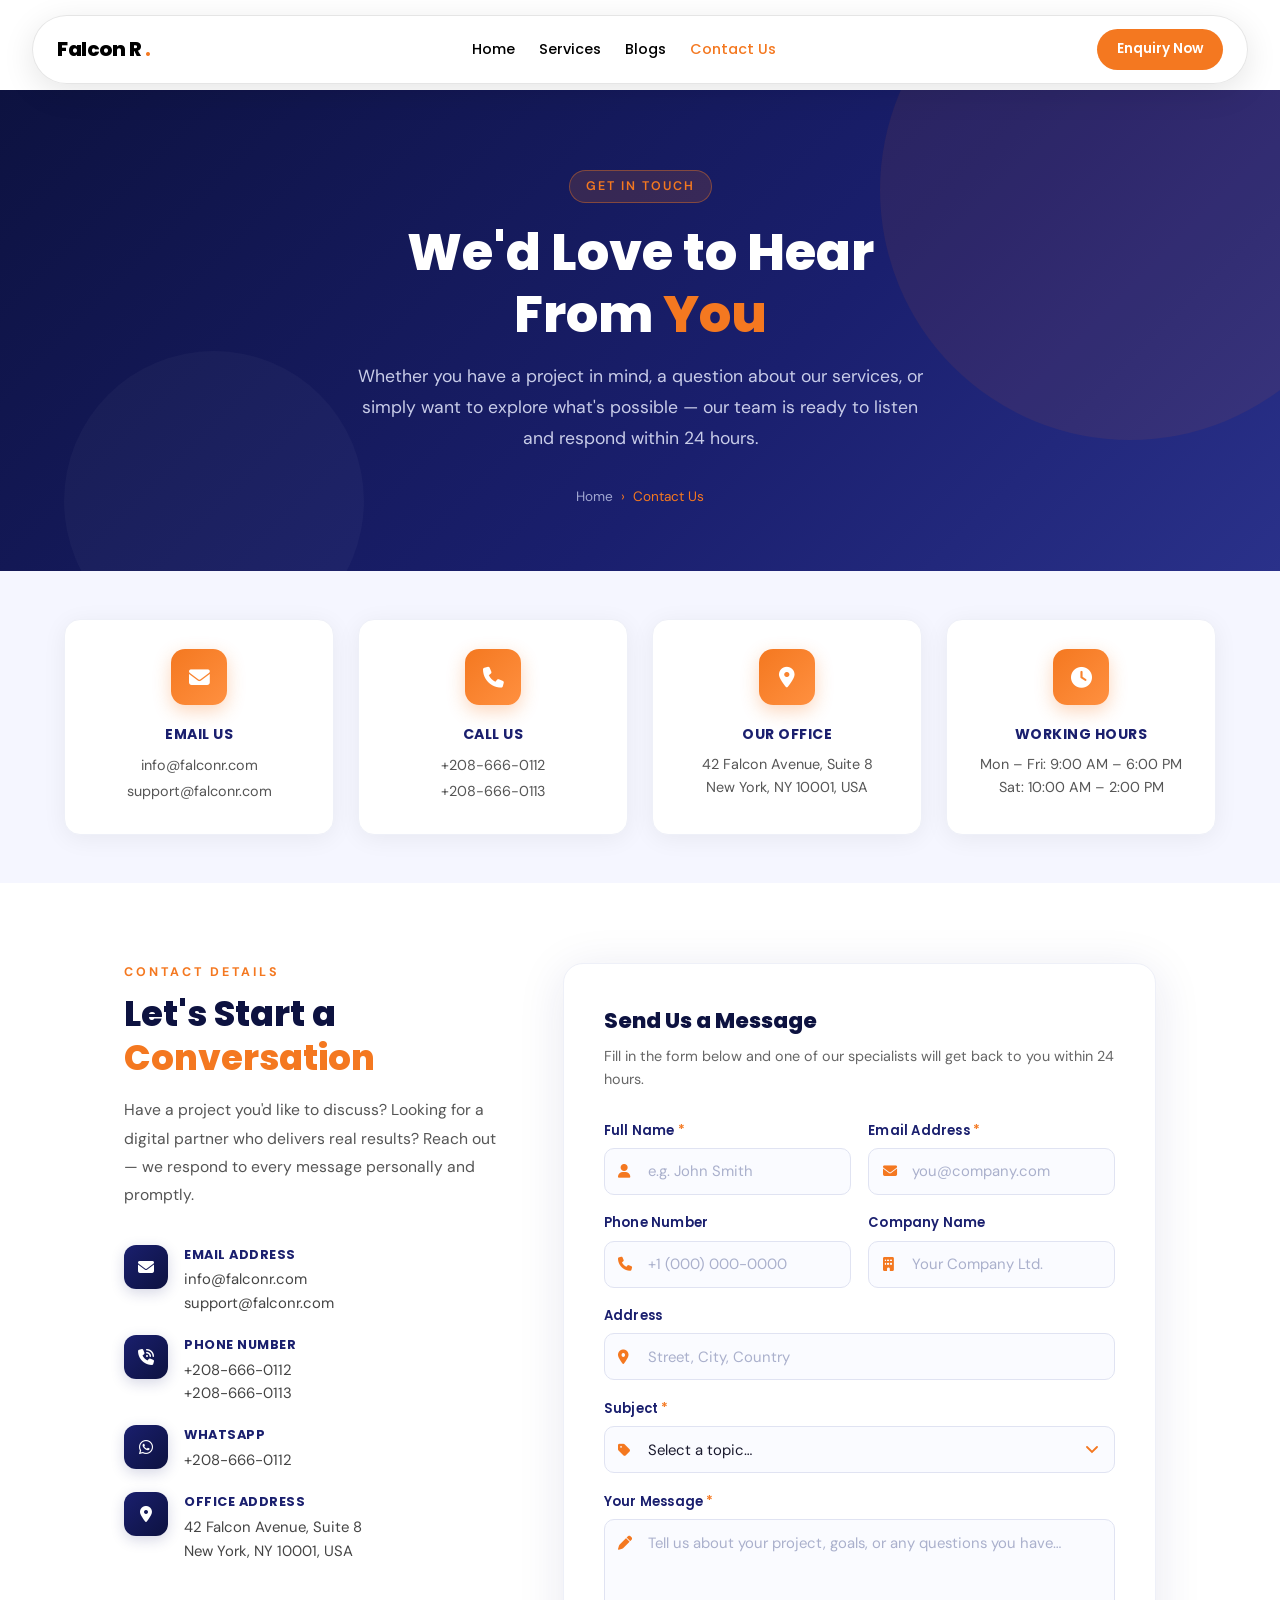
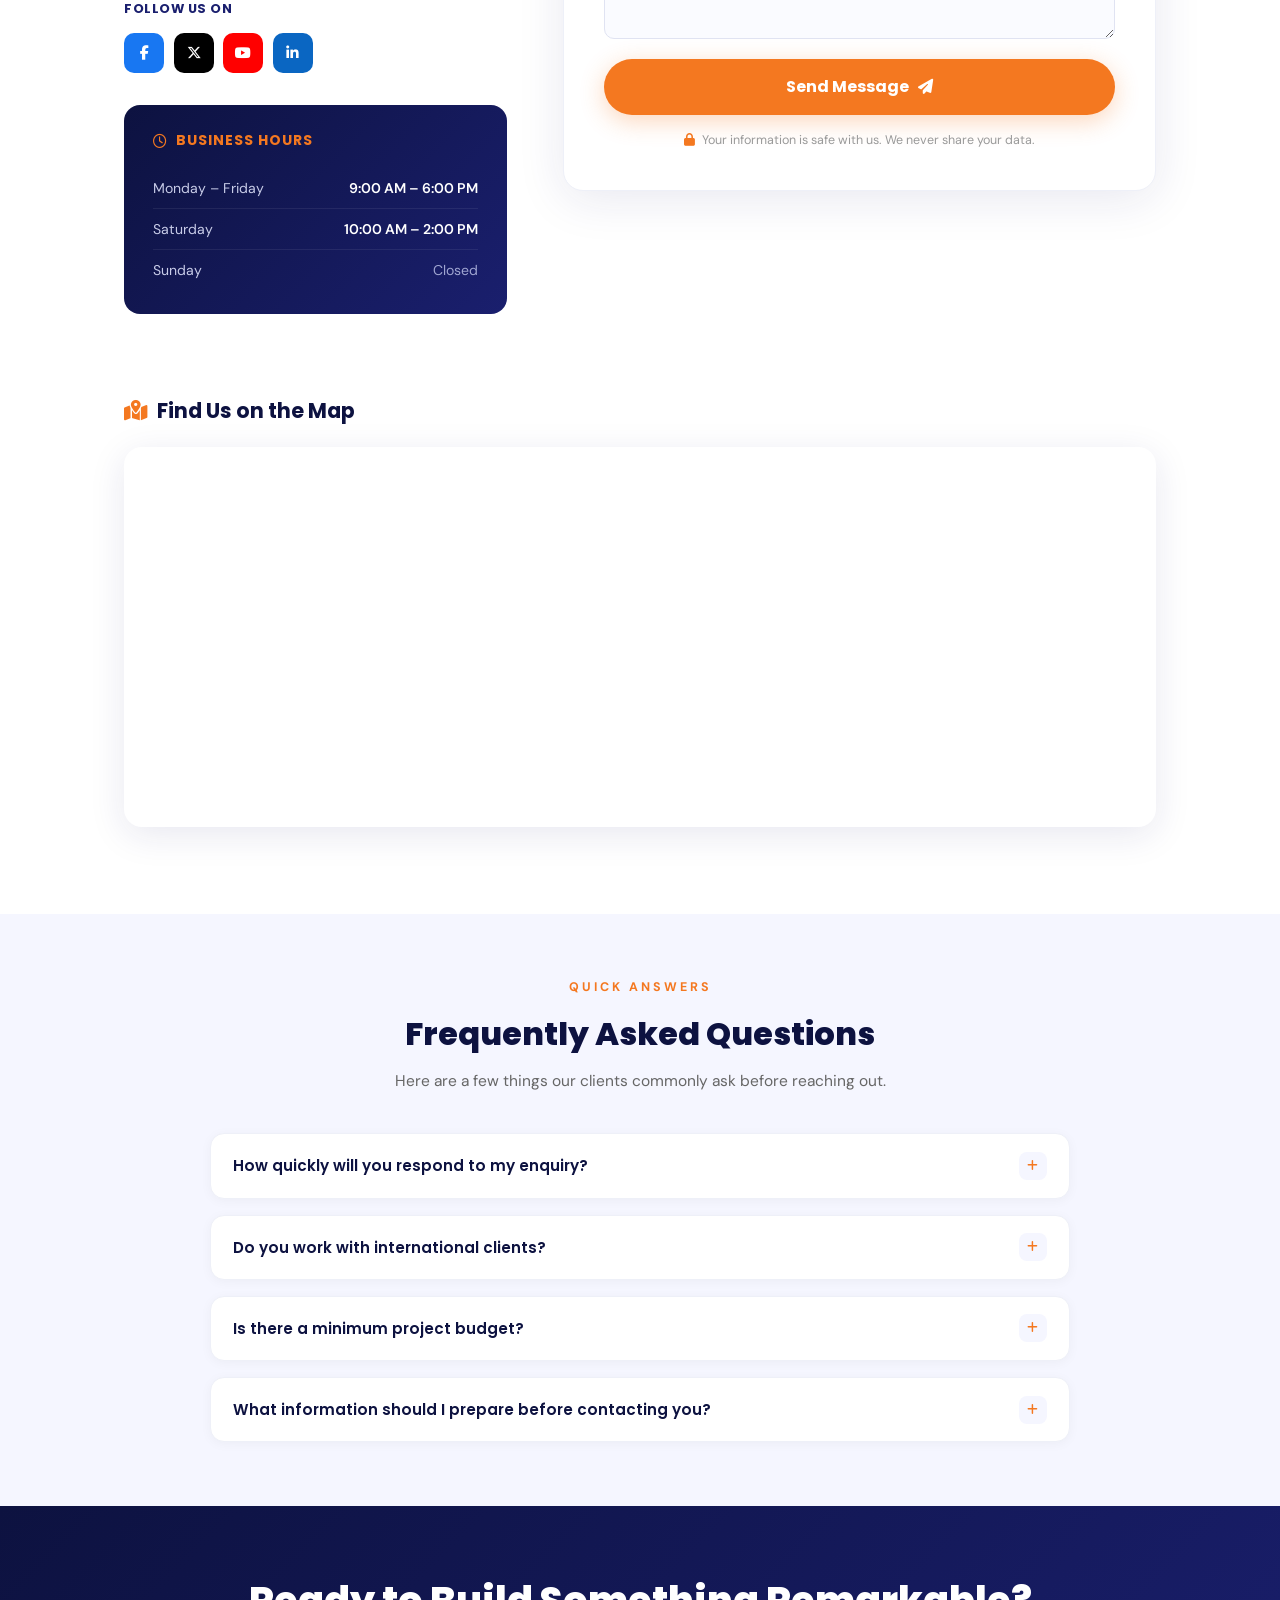
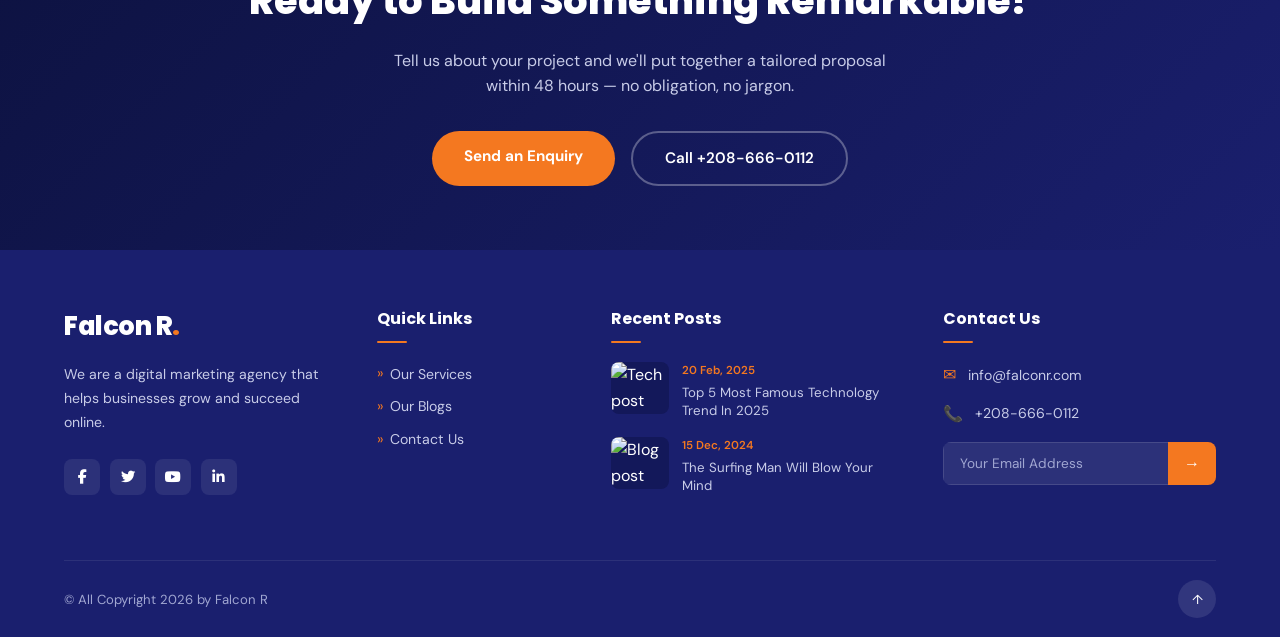
==== contact us.html @ 7700d421 "Add files via upload" ====
<!DOCTYPE html>
<html lang="en">
<head>
  <meta charset="UTF-8" />
  <meta name="viewport" content="width=device-width, initial-scale=1.0"/>
  <meta name="description" content="Contact Falcon R – Get in touch with our digital marketing and technology experts. We'd love to hear about your project and help you grow online." />
  <meta name="keywords" content="contact Falcon R, digital marketing agency contact, get in touch, Falcon R enquiry" />
  <title>Contact Us – Falcon R | Digital Marketing & Technology Agency</title>
  <link href="https://fonts.googleapis.com/css2?family=Inter:wght@400;500;600;700;800;900&family=Poppins:wght@600;700&family=DM+Sans:wght@300;400;500;600&display=swap" rel="stylesheet"/>
  <link rel="stylesheet" href="https://cdnjs.cloudflare.com/ajax/libs/font-awesome/6.5.1/css/all.min.css">
  <style>
    :root {
      --navy: #1a1f6e;
      --navy-dark: #13185a;
      --navy-deeper: #0d1240;
      --teal: #1e3a4a;
      --orange: #f47820;
      --orange-light: #ff9040;
      --white: #ffffff;
      --off-white: #f5f6ff;
      --muted: #a0a6d1;
      --text-light: #c8cce8;
      --card-bg: rgba(255,255,255,0.04);
      --border: rgba(255,255,255,0.08);
      --color-primary: #1260f1;
      --font-heading: 'Poppins', 'Inter', sans-serif;
      --font-body: 'DM Sans', sans-serif;
      --container-width: 1440px;
      --transition-normal: 0.3s ease;
    }

    *, *::before, *::after { box-sizing: border-box; margin: 0; padding: 0; }
    html { scroll-behavior: smooth; }
    body {
      font-family: var(--font-body);
      background: var(--white);
      color: #1a1a2e;
      line-height: 1.6;
      overflow-x: hidden;
      padding-top: 90px;
    }

    /* =====================
       NAVBAR
    ===================== */
    .header {
      position: fixed;
      top: 15px;
      left: 50%;
      transform: translateX(-50%);
      width: 95%;
      max-width: var(--container-width);
      z-index: 1000;
      background-color: rgba(255,255,255,0.95);
      padding: 0.8rem 1.5rem;
      transition: all var(--transition-normal);
      backdrop-filter: blur(12px);
      -webkit-backdrop-filter: blur(12px);
      border: 1px solid rgba(0,0,0,0.1);
      border-radius: 50px;
      box-shadow: 0 8px 32px rgba(0,0,0,0.1);
      display: flex;
      align-items: center;
      justify-content: space-between;
    }
    .header.scrolled { top: 10px; width: 98%; padding: 0.6rem 1.5rem; }

    .logo {
      font-family: var(--font-heading);
      font-weight: 800;
      font-size: 1.25rem;
      color: #000;
      text-decoration: none;
      letter-spacing: -0.5px;
    }
    .logo .dot { color: var(--orange); }

    .nav { display: flex; }
    .nav ul { display: flex; gap: 1.5rem; list-style: none; align-items: center; }
    .nav a {
      text-decoration: none;
      color: #000;
      font-weight: 500;
      font-size: 0.9rem;
      font-family: var(--font-heading);
      transition: color 0.2s;
    }
    .nav a:hover, .nav a.active { color: var(--orange); }

    .header-cta-btn {
      background: var(--orange);
      color: var(--white);
      padding: 0.6rem 1.25rem;
      border-radius: 50px;
      font-weight: 600;
      font-size: 0.85rem;
      font-family: var(--font-heading);
      text-decoration: none;
      border: none;
      cursor: pointer;
      transition: background 0.2s, transform 0.2s;
      white-space: nowrap;
    }
    .header-cta-btn:hover { background: var(--orange-light); transform: translateY(-1px); }

    .mobile-menu-toggle {
      display: none;
      background: none;
      border: none;
      flex-direction: column;
      gap: 5px;
      cursor: pointer;
      padding: 5px;
      z-index: 1001;
    }
    .mobile-menu-toggle span {
      display: block;
      width: 24px;
      height: 2px;
      background-color: var(--navy-deeper);
      transition: all 0.3s ease;
      border-radius: 2px;
    }
    .mobile-menu {
      display: none;
      position: fixed;
      top: 72px; left: 12px; right: 12px;
      background: var(--white);
      z-index: 998;
      border-radius: 18px;
      padding: 0.5rem 0;
      box-shadow: 0 12px 40px rgba(0,0,0,0.20);
      flex-direction: column;
    }
    .mobile-menu.open { display: flex; }
    .mobile-menu a {
      text-decoration: none;
      color: #1a1a2e;
      font-size: 1rem;
      font-weight: 500;
      font-family: var(--font-heading);
      padding: 1rem 1.5rem;
      border-bottom: 1px solid #f0f0f0;
      display: block;
      text-align: center;
      transition: color 0.2s;
    }
    .mobile-menu a:last-child { border: none; }
    .mobile-menu a:hover, .mobile-menu a.active { color: var(--orange); }

    @media (max-width: 992px) {
      body { padding-top: 80px; }
      .header { top: 10px; width: calc(100% - 24px); padding: 0.75rem 1.25rem; border-radius: 18px; }
      .nav { display: none; }
      .header-cta-btn { display: none; }
      .mobile-menu-toggle { display: flex; }
    }
    @media (max-width: 768px) {
      body { padding-top: 72px; }
      .header { top: 10px; width: calc(100% - 20px); padding: 0.65rem 1rem; }
      .logo { font-size: 1.1rem; }
      .mobile-menu { top: 68px; }
    }
    @media (max-width: 480px) {
      .header { width: calc(100% - 16px); }
      .mobile-menu { left: 8px; right: 8px; top: 65px; }
    }

    /* =====================
       HERO
    ===================== */
    .contact-hero {
      background: linear-gradient(135deg, var(--navy-deeper) 0%, var(--navy) 60%, #2a318a 100%);
      padding: 5rem 5% 4rem;
      text-align: center;
      position: relative;
      overflow: hidden;
    }
    .contact-hero::before {
      content: '';
      position: absolute;
      width: 500px; height: 500px;
      border-radius: 50%;
      background: rgba(244,120,32,0.08);
      top: -150px; right: -100px;
    }
    .contact-hero::after {
      content: '';
      position: absolute;
      width: 300px; height: 300px;
      border-radius: 50%;
      background: rgba(255,255,255,0.03);
      bottom: -80px; left: 5%;
    }
    .hero-badge {
      display: inline-block;
      background: rgba(244,120,32,0.15);
      border: 1px solid rgba(244,120,32,0.4);
      color: var(--orange);
      font-size: 0.78rem;
      font-weight: 600;
      letter-spacing: 2px;
      text-transform: uppercase;
      padding: 0.35rem 1rem;
      border-radius: 50px;
      margin-bottom: 1.2rem;
    }
    .contact-hero h1 {
      font-family: var(--font-heading);
      font-size: clamp(2rem, 5vw, 3.2rem);
      font-weight: 800;
      color: var(--white);
      line-height: 1.2;
      margin-bottom: 1rem;
    }
    .contact-hero h1 span { color: var(--orange); }
    .contact-hero p {
      color: var(--text-light);
      font-size: clamp(0.95rem, 2vw, 1.1rem);
      max-width: 580px;
      margin: 0 auto 2rem;
      line-height: 1.75;
    }
    .breadcrumb {
      display: flex;
      align-items: center;
      justify-content: center;
      gap: 0.5rem;
      font-size: 0.85rem;
      color: var(--muted);
    }
    .breadcrumb a { color: var(--muted); text-decoration: none; transition: color 0.2s; }
    .breadcrumb a:hover { color: var(--orange); }
    .breadcrumb span { color: var(--orange); }

    /* =====================
       SECTION LABEL
    ===================== */
    .section-label {
      font-size: 0.78rem;
      font-weight: 700;
      letter-spacing: 3px;
      text-transform: uppercase;
      color: var(--orange);
      margin-bottom: 0.6rem;
      display: block;
    }

    /* =====================
       INFO STRIP
    ===================== */
    .info-strip {
      background: var(--off-white);
      padding: 3rem 5%;
    }
    .info-strip-inner {
      max-width: 1160px;
      margin: 0 auto;
      display: grid;
      grid-template-columns: repeat(4, 1fr);
      gap: 1.5rem;
    }
    .info-card {
      background: var(--white);
      border-radius: 16px;
      padding: 1.8rem 1.5rem;
      text-align: center;
      box-shadow: 0 4px 24px rgba(0,0,0,0.06);
      border: 1px solid #eef0f8;
      transition: transform 0.3s, box-shadow 0.3s;
    }
    .info-card:hover {
      transform: translateY(-5px);
      box-shadow: 0 16px 48px rgba(26,31,110,0.13);
    }
    .info-icon {
      width: 56px; height: 56px;
      border-radius: 14px;
      background: linear-gradient(135deg, var(--orange) 0%, var(--orange-light) 100%);
      display: flex; align-items: center; justify-content: center;
      margin: 0 auto 1.1rem;
      color: var(--white);
      font-size: 1.3rem;
      box-shadow: 0 6px 18px rgba(244,120,32,0.3);
    }
    .info-card h4 {
      font-family: var(--font-heading);
      font-size: 0.88rem;
      font-weight: 700;
      color: var(--navy);
      margin-bottom: 0.5rem;
      text-transform: uppercase;
      letter-spacing: 0.5px;
    }
    .info-card p {
      font-size: 0.9rem;
      color: #555;
      line-height: 1.6;
    }
    .info-card a {
      color: #555;
      text-decoration: none;
      font-size: 0.9rem;
      line-height: 1.8;
      display: block;
      transition: color 0.2s;
    }
    .info-card a:hover { color: var(--orange); }

    /* =====================
       MAIN CONTACT SECTION
    ===================== */
    .contact-section {
      padding: 5rem 5%;
      max-width: 1160px;
      margin: 0 auto;
      display: grid;
      grid-template-columns: 1fr 1.55fr;
      gap: 3.5rem;
      align-items: start;
    }

    /* ---- Left Panel ---- */
    .contact-left h2 {
      font-family: var(--font-heading);
      font-size: clamp(1.6rem, 3vw, 2.2rem);
      font-weight: 800;
      color: var(--navy-deeper);
      line-height: 1.25;
      margin-bottom: 1rem;
    }
    .contact-left h2 span { color: var(--orange); }
    .contact-left > p {
      color: #555;
      font-size: 0.98rem;
      line-height: 1.8;
      margin-bottom: 2.2rem;
    }

    /* Detail rows */
    .detail-list { display: flex; flex-direction: column; gap: 1.2rem; margin-bottom: 2.2rem; }
    .detail-row {
      display: flex;
      align-items: flex-start;
      gap: 1rem;
    }
    .detail-ico {
      width: 44px; height: 44px; min-width: 44px;
      background: linear-gradient(135deg, var(--navy) 0%, var(--navy-deeper) 100%);
      border-radius: 12px;
      display: flex; align-items: center; justify-content: center;
      color: var(--white);
      font-size: 1rem;
      box-shadow: 0 4px 14px rgba(26,31,110,0.18);
    }
    .detail-text h5 {
      font-family: var(--font-heading);
      font-size: 0.8rem;
      font-weight: 700;
      color: var(--navy);
      text-transform: uppercase;
      letter-spacing: 0.5px;
      margin-bottom: 0.2rem;
    }
    .detail-text a, .detail-text span {
      font-size: 0.93rem;
      color: #444;
      text-decoration: none;
      display: block;
      line-height: 1.6;
      transition: color 0.2s;
    }
    .detail-text a:hover { color: var(--orange); }

    /* Social row */
    .contact-social h5 {
      font-family: var(--font-heading);
      font-size: 0.8rem;
      font-weight: 700;
      color: var(--navy);
      text-transform: uppercase;
      letter-spacing: 0.5px;
      margin-bottom: 0.9rem;
    }
    .social-row { display: flex; gap: 0.6rem; }
    .soc-btn {
      width: 40px; height: 40px;
      border-radius: 10px;
      display: flex; align-items: center; justify-content: center;
      color: var(--white);
      font-size: 0.9rem;
      text-decoration: none;
      transition: transform 0.2s, opacity 0.2s;
    }
    .soc-btn:hover { transform: translateY(-3px); opacity: 0.85; }
    .soc-btn.fb { background: #1877f2; }
    .soc-btn.tw { background: #000; }
    .soc-btn.yt { background: #ff0000; }
    .soc-btn.li { background: #0a66c2; }

    /* Hours card */
    .hours-card {
      background: linear-gradient(135deg, var(--navy-deeper) 0%, var(--navy) 100%);
      border-radius: 16px;
      padding: 1.5rem 1.8rem;
      margin-top: 2rem;
    }
    .hours-card h5 {
      font-family: var(--font-heading);
      font-size: 0.88rem;
      font-weight: 700;
      color: var(--orange);
      text-transform: uppercase;
      letter-spacing: 1px;
      margin-bottom: 1rem;
      display: flex;
      align-items: center;
      gap: 0.5rem;
    }
    .hours-row {
      display: flex;
      justify-content: space-between;
      align-items: center;
      padding: 0.55rem 0;
      border-bottom: 1px solid rgba(255,255,255,0.07);
    }
    .hours-row:last-child { border-bottom: none; }
    .hours-row .day { font-size: 0.88rem; color: var(--text-light); }
    .hours-row .time { font-size: 0.88rem; color: var(--white); font-weight: 600; }
    .hours-row .time.closed { color: var(--muted); font-weight: 400; }

    /* ---- Right Panel – Form ---- */
    .contact-form-wrap {
      background: var(--white);
      border-radius: 20px;
      padding: 2.5rem;
      box-shadow: 0 8px 48px rgba(26,31,110,0.10);
      border: 1px solid #eef0f8;
    }
    .contact-form-wrap h3 {
      font-family: var(--font-heading);
      font-size: 1.35rem;
      font-weight: 800;
      color: var(--navy-deeper);
      margin-bottom: 0.4rem;
    }
    .contact-form-wrap > p {
      font-size: 0.9rem;
      color: #666;
      margin-bottom: 1.8rem;
      line-height: 1.6;
    }

    /* Form grid */
    .form-grid {
      display: grid;
      grid-template-columns: 1fr 1fr;
      gap: 1.1rem;
    }
    .form-group { display: flex; flex-direction: column; gap: 0.45rem; }
    .form-group.full { grid-column: 1 / -1; }

    label {
      font-size: 0.82rem;
      font-weight: 600;
      color: var(--navy);
      font-family: var(--font-heading);
      letter-spacing: 0.2px;
    }
    label .req { color: var(--orange); }

    .form-control {
      width: 100%;
      padding: 0.78rem 1rem 0.78rem 2.7rem;
      border: 1.5px solid #e0e3f2;
      border-radius: 10px;
      font-family: var(--font-body);
      font-size: 0.93rem;
      color: #1a1a2e;
      background: #fafbff;
      outline: none;
      transition: border-color 0.25s, box-shadow 0.25s;
    }
    .form-control::placeholder { color: #aab0cc; }
    .form-control:focus {
      border-color: var(--orange);
      box-shadow: 0 0 0 3px rgba(244,120,32,0.12);
      background: var(--white);
    }
    textarea.form-control {
      resize: vertical;
      min-height: 120px;
      padding-top: 0.85rem;
    }

    /* Input icon wrapper */
    .input-wrap { position: relative; }
    .input-wrap .ico {
      position: absolute;
      left: 0.9rem;
      top: 50%;
      transform: translateY(-50%);
      color: var(--orange);
      font-size: 0.88rem;
      pointer-events: none;
    }
    .input-wrap.textarea-wrap .ico { top: 1.1rem; transform: none; }

    /* Subject select */
    select.form-control {
      appearance: none;
      background-image: url("data:image/svg+xml,%3Csvg xmlns='http://www.w3.org/2000/svg' width='12' height='8' viewBox='0 0 12 8'%3E%3Cpath d='M1 1l5 5 5-5' stroke='%23f47820' stroke-width='1.8' fill='none' stroke-linecap='round'/%3E%3C/svg%3E");
      background-repeat: no-repeat;
      background-position: right 1rem center;
      cursor: pointer;
    }

    /* Submit button */
    .submit-btn {
      width: 100%;
      padding: 0.95rem 2rem;
      background: var(--orange);
      color: var(--white);
      border: none;
      border-radius: 50px;
      font-family: var(--font-heading);
      font-size: 1rem;
      font-weight: 700;
      cursor: pointer;
      transition: background 0.2s, transform 0.2s, box-shadow 0.2s;
      margin-top: 0.8rem;
      display: flex;
      align-items: center;
      justify-content: center;
      gap: 0.6rem;
      box-shadow: 0 6px 24px rgba(244,120,32,0.3);
    }
    .submit-btn:hover {
      background: var(--orange-light);
      transform: translateY(-2px);
      box-shadow: 0 10px 32px rgba(244,120,32,0.4);
    }
    .submit-btn i { font-size: 0.95rem; }

    /* Success message */
    .form-success {
      display: none;
      background: #e9faf0;
      border: 1.5px solid #4caf7d;
      border-radius: 12px;
      padding: 1.2rem 1.4rem;
      margin-top: 1rem;
      color: #2a7a4f;
      font-size: 0.93rem;
      font-weight: 500;
      align-items: center;
      gap: 0.7rem;
    }
    .form-success.show { display: flex; }
    .form-success i { font-size: 1.2rem; color: #4caf7d; }

    /* Privacy note */
    .privacy-note {
      font-size: 0.78rem;
      color: #999;
      text-align: center;
      margin-top: 1rem;
      display: flex;
      align-items: center;
      justify-content: center;
      gap: 0.4rem;
    }
    .privacy-note i { color: var(--orange); }

    /* =====================
       MAP SECTION
    ===================== */
    .map-section { padding: 0 5% 5rem; max-width: 1160px; margin: 0 auto; }
    .map-section h3 {
      font-family: var(--font-heading);
      font-size: 1.3rem;
      font-weight: 700;
      color: var(--navy-deeper);
      margin-bottom: 1.2rem;
      display: flex;
      align-items: center;
      gap: 0.6rem;
    }
    .map-section h3 i { color: var(--orange); }
    .map-embed {
      width: 100%;
      height: 380px;
      border-radius: 18px;
      overflow: hidden;
      border: none;
      box-shadow: 0 8px 36px rgba(26,31,110,0.10);
    }

    /* =====================
       FAQ STRIP
    ===================== */
    .faq-section {
      background: var(--off-white);
      padding: 4rem 5%;
    }
    .faq-inner {
      max-width: 860px;
      margin: 0 auto;
      text-align: center;
    }
    .faq-inner h2 {
      font-family: var(--font-heading);
      font-size: clamp(1.5rem, 3vw, 2rem);
      font-weight: 800;
      color: var(--navy-deeper);
      margin-bottom: 0.6rem;
    }
    .faq-inner > p { color: #666; font-size: 0.97rem; margin-bottom: 2.5rem; }
    .faq-list { text-align: left; display: flex; flex-direction: column; gap: 1rem; }
    .faq-item {
      background: var(--white);
      border-radius: 14px;
      border: 1.5px solid #eef0f8;
      overflow: hidden;
      box-shadow: 0 2px 12px rgba(0,0,0,0.04);
    }
    .faq-q {
      display: flex;
      justify-content: space-between;
      align-items: center;
      padding: 1.1rem 1.4rem;
      cursor: pointer;
      user-select: none;
      gap: 1rem;
    }
    .faq-q span {
      font-family: var(--font-heading);
      font-size: 0.95rem;
      font-weight: 600;
      color: var(--navy-deeper);
      line-height: 1.4;
    }
    .faq-icon {
      width: 28px; height: 28px; min-width: 28px;
      border-radius: 8px;
      background: var(--off-white);
      display: flex; align-items: center; justify-content: center;
      color: var(--orange);
      font-size: 0.75rem;
      transition: transform 0.3s, background 0.2s;
    }
    .faq-item.open .faq-icon { transform: rotate(45deg); background: var(--orange); color: var(--white); }
    .faq-a {
      max-height: 0;
      overflow: hidden;
      transition: max-height 0.35s ease;
      padding: 0 1.4rem;
    }
    .faq-a p { font-size: 0.9rem; color: #555; line-height: 1.75; padding-bottom: 1.2rem; }
    .faq-item.open .faq-a { max-height: 300px; }

    /* =====================
       CTA BANNER
    ===================== */
    .cta-banner {
      background: linear-gradient(135deg, var(--navy-deeper) 0%, var(--navy) 100%);
      padding: 4rem 5%;
      text-align: center;
    }
    .cta-banner h2 { font-family: var(--font-heading); font-size: clamp(1.6rem, 3.5vw, 2.4rem); font-weight: 800; color: var(--white); margin-bottom: 1rem; }
    .cta-banner p { color: var(--text-light); font-size: 1rem; max-width: 500px; margin: 0 auto 2rem; }
    .cta-buttons { display: flex; gap: 1rem; justify-content: center; flex-wrap: wrap; }
    .btn-primary { background: var(--orange); color: var(--white); padding: 0.85rem 2rem; border-radius: 50px; font-weight: 700; font-size: 0.95rem; text-decoration: none; transition: background 0.2s, transform 0.2s; }
    .btn-primary:hover { background: var(--orange-light); transform: translateY(-2px); }
    .btn-outline { background: transparent; color: var(--white); padding: 0.85rem 2rem; border-radius: 50px; font-weight: 600; font-size: 0.95rem; text-decoration: none; border: 2px solid rgba(255,255,255,0.3); transition: border-color 0.2s, background 0.2s; }
    .btn-outline:hover { border-color: var(--white); background: rgba(255,255,255,0.08); }

    /* =====================
       FOOTER
    ===================== */
    footer { background: var(--navy); color: var(--white); padding: 3.5rem 5% 0; }
    .footer-grid { display: grid; grid-template-columns: 1.4fr 1fr 1.5fr 1.4fr; gap: 2.5rem; padding-bottom: 3rem; border-bottom: 1px solid var(--border); }
    .footer-brand .logo { color: var(--white); font-size: 1.6rem; }
    .footer-brand p { font-size: 0.88rem; color: var(--text-light); line-height: 1.7; margin: 1rem 0 1.5rem; }
    .social-links { display: flex; gap: 0.6rem; }
    .social-links a { width: 36px; height: 36px; background: rgba(255,255,255,0.08); border-radius: 8px; display: flex; align-items: center; justify-content: center; color: var(--white); font-size: 0.9rem; text-decoration: none; transition: background 0.2s; }
    .social-links a:hover { background: var(--orange); }
    .footer-col h4 { font-family: var(--font-heading); font-size: 1rem; font-weight: 700; margin-bottom: 1.2rem; position: relative; padding-bottom: 0.7rem; }
    .footer-col h4::after { content: ''; position: absolute; bottom: 0; left: 0; width: 30px; height: 2px; background: var(--orange); border-radius: 2px; }
    .footer-links { list-style: none; }
    .footer-links li { margin-bottom: 0.6rem; }
    .footer-links a { color: var(--text-light); text-decoration: none; font-size: 0.88rem; display: flex; align-items: center; gap: 0.4rem; transition: color 0.2s; }
    .footer-links a::before { content: '»'; color: var(--orange); font-size: 0.9rem; }
    .footer-links a:hover { color: var(--white); }
    .footer-post { display: flex; gap: 0.8rem; margin-bottom: 1rem; align-items: flex-start; }
    .post-img { width: 58px; height: 52px; min-width: 58px; border-radius: 8px; background: var(--navy-dark); overflow: hidden; }
    .post-img img { width: 100%; height: 100%; object-fit: cover; }
    .post-date { font-size: 0.72rem; color: var(--orange); font-weight: 600; margin-bottom: 0.2rem; }
    .post-title { font-size: 0.83rem; color: var(--text-light); line-height: 1.4; }
    .contact-item-f { display: flex; align-items: center; gap: 0.75rem; margin-bottom: 0.8rem; font-size: 0.88rem; color: var(--text-light); }
    .contact-item-f .icon { font-size: 1rem; color: var(--orange); }
    .email-form { display: flex; margin-top: 1rem; border-radius: 8px; overflow: hidden; }
    .email-form input { flex: 1; padding: 0.75rem 1rem; background: rgba(255,255,255,0.08); border: 1px solid rgba(255,255,255,0.12); border-right: none; color: var(--white); font-size: 0.85rem; outline: none; font-family: inherit; }
    .email-form input::placeholder { color: var(--muted); }
    .email-form button { background: var(--orange); border: none; padding: 0.75rem 1rem; cursor: pointer; color: var(--white); font-size: 1rem; transition: background 0.2s; }
    .email-form button:hover { background: var(--orange-light); }
    .footer-bottom { display: flex; align-items: center; justify-content: space-between; padding: 1.2rem 0; font-size: 0.82rem; color: var(--muted); }
    .scroll-top { width: 38px; height: 38px; background: rgba(255,255,255,0.1); border-radius: 50%; display: flex; align-items: center; justify-content: center; color: var(--white); cursor: pointer; transition: background 0.2s; }
    .scroll-top:hover { background: var(--orange); }

    /* =====================
       RESPONSIVE
    ===================== */
    @media (max-width: 1060px) {
      .contact-section { grid-template-columns: 1fr; gap: 2.5rem; }
      .contact-left { order: 2; }
      .contact-form-wrap { order: 1; }
      .contact-section { padding: 3.5rem 5%; }
    }
    @media (max-width: 860px) {
      .info-strip-inner { grid-template-columns: 1fr 1fr; }
      .footer-grid { grid-template-columns: 1fr 1fr; }
    }
    @media (max-width: 600px) {
      .form-grid { grid-template-columns: 1fr; }
      .form-group.full { grid-column: 1; }
      .info-strip-inner { grid-template-columns: 1fr 1fr; gap: 1rem; }
      .contact-form-wrap { padding: 1.6rem; }
      .map-section { padding: 0 4% 4rem; }
      .map-embed { height: 280px; }
      .footer-grid { grid-template-columns: 1fr; gap: 2rem; }
      .footer-bottom { flex-direction: column; gap: 0.8rem; text-align: center; }
      .cta-buttons { flex-direction: column; align-items: center; }
      .btn-primary, .btn-outline { width: 100%; max-width: 280px; text-align: center; }
    }
    @media (max-width: 420px) {
      .info-strip-inner { grid-template-columns: 1fr; }
    }
  </style>
</head>
<body>

<!-- ===== NAVBAR ===== -->
<header id="header" class="header">
  <a href="#" class="logo">Falcon R<span class="dot"> .</span></a>
  <nav class="nav">
    <ul>
      <li><a href="index (1).html">Home</a></li>
      <li><a href="service.html">Services</a></li>
      <li><a href="#">Blogs</a></li>
      <li><a href="contact us.html" class="active">Contact Us</a></li>
    </ul>
  </nav>
  <a href="contact us.html" class="header-cta-btn">Enquiry Now</a>
  <button class="mobile-menu-toggle" id="hamburger" aria-label="Toggle menu">
    <span></span><span></span><span></span>
  </button>
</header>

<!-- Mobile Menu -->
<div class="mobile-menu" id="mobileMenu">
  <a href="index (1).html" onclick="closeMenu()">Home</a>
  <a href="service.html" onclick="closeMenu()">Services</a>
  <a href="#" onclick="closeMenu()">Blogs</a>
  <a href="contact us.html" class="active" onclick="closeMenu()">Contact Us</a>
</div>

<!-- ===== HERO ===== -->
<section class="contact-hero">
  <div class="hero-badge">Get In Touch</div>
  <h1>We'd Love to Hear<br>From <span>You</span></h1>
  <p>Whether you have a project in mind, a question about our services, or simply want to explore what's possible — our team is ready to listen and respond within 24 hours.</p>
  <div class="breadcrumb">
    <a href="#">Home</a>
    <span>›</span>
    <span>Contact Us</span>
  </div>
</section>

<!-- ===== INFO STRIP ===== -->
<div class="info-strip">
  <div class="info-strip-inner">

    <div class="info-card">
      <div class="info-icon"><i class="fa-solid fa-envelope"></i></div>
      <h4>Email Us</h4>
      <a href="mailto:info@falconr.com">info@falconr.com</a>
      <a href="mailto:support@falconr.com">support@falconr.com</a>
    </div>

    <div class="info-card">
      <div class="info-icon"><i class="fa-solid fa-phone"></i></div>
      <h4>Call Us</h4>
      <a href="tel:+12086660112">+208-666-0112</a>
      <a href="tel:+12086660113">+208-666-0113</a>
    </div>

    <div class="info-card">
      <div class="info-icon"><i class="fa-solid fa-location-dot"></i></div>
      <h4>Our Office</h4>
      <p>42 Falcon Avenue, Suite 8<br>New York, NY 10001, USA</p>
    </div>

    <div class="info-card">
      <div class="info-icon"><i class="fa-solid fa-clock"></i></div>
      <h4>Working Hours</h4>
      <p>Mon – Fri: 9:00 AM – 6:00 PM<br>Sat: 10:00 AM – 2:00 PM</p>
    </div>

  </div>
</div>

<!-- ===== MAIN CONTACT SECTION ===== -->
<div class="contact-section" id="contact-form">

  <!-- LEFT: Info + Hours -->
  <div class="contact-left">
    <span class="section-label">Contact Details</span>
    <h2>Let's Start a<br><span>Conversation</span></h2>
    <p>Have a project you'd like to discuss? Looking for a digital partner who delivers real results? Reach out — we respond to every message personally and promptly.</p>

    <div class="detail-list">

      <div class="detail-row">
        <div class="detail-ico"><i class="fa-solid fa-envelope"></i></div>
        <div class="detail-text">
          <h5>Email Address</h5>
          <a href="mailto:info@falconr.com">info@falconr.com</a>
          <a href="mailto:support@falconr.com">support@falconr.com</a>
        </div>
      </div>

      <div class="detail-row">
        <div class="detail-ico"><i class="fa-solid fa-phone-volume"></i></div>
        <div class="detail-text">
          <h5>Phone Number</h5>
          <a href="tel:+12086660112">+208-666-0112</a>
          <a href="tel:+12086660113">+208-666-0113</a>
        </div>
      </div>

      <div class="detail-row">
        <div class="detail-ico"><i class="fa-brands fa-whatsapp"></i></div>
        <div class="detail-text">
          <h5>WhatsApp</h5>
          <a href="https://wa.me/12086660112">+208-666-0112</a>
        </div>
      </div>

      <div class="detail-row">
        <div class="detail-ico"><i class="fa-solid fa-location-dot"></i></div>
        <div class="detail-text">
          <h5>Office Address</h5>
          <span>42 Falcon Avenue, Suite 8<br>New York, NY 10001, USA</span>
        </div>
      </div>

    </div>

    <!-- Social -->
    <div class="contact-social">
      <h5>Follow Us On</h5>
      <div class="social-row">
        <a href="#" class="soc-btn fb" title="Facebook"><i class="fa-brands fa-facebook-f"></i></a>
        <a href="#" class="soc-btn tw" title="X / Twitter"><i class="fa-brands fa-x-twitter"></i></a>
        <a href="#" class="soc-btn yt" title="YouTube"><i class="fa-brands fa-youtube"></i></a>
        <a href="#" class="soc-btn li" title="LinkedIn"><i class="fa-brands fa-linkedin-in"></i></a>
      </div>
    </div>

    <!-- Hours -->
    <div class="hours-card">
      <h5><i class="fa-regular fa-clock"></i> Business Hours</h5>
      <div class="hours-row"><span class="day">Monday – Friday</span><span class="time">9:00 AM – 6:00 PM</span></div>
      <div class="hours-row"><span class="day">Saturday</span><span class="time">10:00 AM – 2:00 PM</span></div>
      <div class="hours-row"><span class="day">Sunday</span><span class="time closed">Closed</span></div>
    </div>
  </div>

  <!-- RIGHT: Form -->
  <div class="contact-form-wrap">
    <h3>Send Us a Message</h3>
    <p>Fill in the form below and one of our specialists will get back to you within 24 hours.</p>

    <form id="contactForm" onsubmit="handleSubmit(event)" novalidate>
      <div class="form-grid">

        <!-- Full Name -->
        <div class="form-group">
          <label for="fname">Full Name <span class="req">*</span></label>
          <div class="input-wrap">
            <i class="fa-solid fa-user ico"></i>
            <input type="text" id="fname" name="fname" class="form-control" placeholder="e.g. John Smith" required />
          </div>
        </div>

        <!-- Email -->
        <div class="form-group">
          <label for="email">Email Address <span class="req">*</span></label>
          <div class="input-wrap">
            <i class="fa-solid fa-envelope ico"></i>
            <input type="email" id="email" name="email" class="form-control" placeholder="you@company.com" required />
          </div>
        </div>

        <!-- Phone -->
        <div class="form-group">
          <label for="phone">Phone Number</label>
          <div class="input-wrap">
            <i class="fa-solid fa-phone ico"></i>
            <input type="tel" id="phone" name="phone" class="form-control" placeholder="+1 (000) 000-0000" />
          </div>
        </div>

        <!-- Company -->
        <div class="form-group">
          <label for="company">Company Name</label>
          <div class="input-wrap">
            <i class="fa-solid fa-building ico"></i>
            <input type="text" id="company" name="company" class="form-control" placeholder="Your Company Ltd." />
          </div>
        </div>

        <!-- Address -->
        <div class="form-group full">
          <label for="address">Address</label>
          <div class="input-wrap">
            <i class="fa-solid fa-location-dot ico"></i>
            <input type="text" id="address" name="address" class="form-control" placeholder="Street, City, Country" />
          </div>
        </div>

        <!-- Subject -->
        <div class="form-group full">
          <label for="subject">Subject <span class="req">*</span></label>
          <div class="input-wrap">
            <i class="fa-solid fa-tag ico"></i>
            <select id="subject" name="subject" class="form-control" required>
              <option value="" disabled selected>Select a topic…</option>
              <option value="digital-marketing">Digital Marketing</option>
              <option value="website-dev">Website Development</option>
              <option value="app-dev">App Development</option>
              <option value="iot">IoT Solution</option>
              <option value="automation">Automation Solution</option>
              <option value="design">Designing Services</option>
              <option value="general">General Enquiry</option>
            </select>
          </div>
        </div>

        <!-- Message -->
        <div class="form-group full">
          <label for="message">Your Message <span class="req">*</span></label>
          <div class="input-wrap textarea-wrap">
            <i class="fa-solid fa-pen ico"></i>
            <textarea id="message" name="message" class="form-control" placeholder="Tell us about your project, goals, or any questions you have…" required></textarea>
          </div>
        </div>

      </div><!-- /form-grid -->

      <button type="submit" class="submit-btn">
        Send Message <i class="fa-solid fa-paper-plane"></i>
      </button>

      <div class="form-success" id="formSuccess">
        <i class="fa-solid fa-circle-check"></i>
        <span>Thank you! Your message has been sent. We'll be in touch within 24 hours.</span>
      </div>

      <p class="privacy-note"><i class="fa-solid fa-lock"></i> Your information is safe with us. We never share your data.</p>
    </form>
  </div>

</div><!-- /contact-section -->

<!-- ===== MAP ===== -->
<div class="map-section">
  <h3><i class="fa-solid fa-map-location-dot"></i> Find Us on the Map</h3>
  <iframe
    class="map-embed"
    src="https://www.google.com/maps/embed?pb=!1m18!1m12!1m3!1d3022.183756938!2d-73.9855!3d40.7580!2m3!1f0!2f0!3f0!3m2!1i1024!2i768!4f13.1!3m3!1m2!1s0x89c259a9b3117469%3A0xd134e199a405a163!2sTimes+Square!5e0!3m2!1sen!2sus!4v1700000000000"
    allowfullscreen=""
    loading="lazy"
    referrerpolicy="no-referrer-when-downgrade"
    title="Falcon R Office Location">
  </iframe>
</div>

<!-- ===== FAQ SECTION ===== -->
<section class="faq-section">
  <div class="faq-inner">
    <span class="section-label">Quick Answers</span>
    <h2>Frequently Asked Questions</h2>
    <p>Here are a few things our clients commonly ask before reaching out.</p>
    <div class="faq-list">

      <div class="faq-item">
        <div class="faq-q" onclick="toggleFaq(this)">
          <span>How quickly will you respond to my enquiry?</span>
          <div class="faq-icon"><i class="fa-solid fa-plus"></i></div>
        </div>
        <div class="faq-a"><p>We respond to every message within 24 business hours. For urgent matters, you're welcome to call us directly at +208-666-0112 during our working hours.</p></div>
      </div>

      <div class="faq-item">
        <div class="faq-q" onclick="toggleFaq(this)">
          <span>Do you work with international clients?</span>
          <div class="faq-icon"><i class="fa-solid fa-plus"></i></div>
        </div>
        <div class="faq-a"><p>Absolutely. Falcon R works with clients across North America, Europe, the Middle East, and Asia-Pacific. We are fully set up for remote collaboration with transparent communication throughout every project.</p></div>
      </div>

      <div class="faq-item">
        <div class="faq-q" onclick="toggleFaq(this)">
          <span>Is there a minimum project budget?</span>
          <div class="faq-icon"><i class="fa-solid fa-plus"></i></div>
        </div>
        <div class="faq-a"><p>Our services are scalable — we partner with startups and enterprise brands alike. Get in touch with your goals and budget and we'll recommend the best approach for your needs.</p></div>
      </div>

      <div class="faq-item">
        <div class="faq-q" onclick="toggleFaq(this)">
          <span>What information should I prepare before contacting you?</span>
          <div class="faq-icon"><i class="fa-solid fa-plus"></i></div>
        </div>
        <div class="faq-a"><p>A brief overview of your business, your primary objective (e.g. more leads, a new website, an app), and a rough sense of your timeline and budget will help us tailor our response — though you're welcome to reach out even before you have all the answers.</p></div>
      </div>

    </div>
  </div>
</section>

<!-- ===== CTA BANNER ===== -->
<section class="cta-banner" id="cta">
  <h2>Ready to Build Something Remarkable?</h2>
  <p>Tell us about your project and we'll put together a tailored proposal within 48 hours — no obligation, no jargon.</p>
  <div class="cta-buttons">
    <a href="mailto:info@falconr.com" class="btn-primary">Send an Enquiry</a>
    <a href="tel:+12086660112" class="btn-outline">Call +208-666-0112</a>
  </div>
</section>

<!-- ===== FOOTER ===== -->
<footer>
  <div class="footer-grid">
    <div class="footer-brand footer-col">
      <a href="#" class="logo">Falcon R<span style="color:var(--orange)">.</span></a>
      <p>We are a digital marketing agency that helps businesses grow and succeed online.</p>
      <div class="social-links">
        <a href="#" title="Facebook"><i class="fa-brands fa-facebook-f"></i></a>
        <a href="#" title="Twitter"><i class="fa-brands fa-twitter"></i></a>
        <a href="#" title="YouTube"><i class="fa-brands fa-youtube"></i></a>
        <a href="#" title="LinkedIn"><i class="fa-brands fa-linkedin-in"></i></a>
      </div>
    </div>
    <div class="footer-col">
      <h4>Quick Links</h4>
      <ul class="footer-links">
        <li><a href="#">Our Services</a></li>
        <li><a href="#">Our Blogs</a></li>
        <li><a href="#">Contact Us</a></li>
      </ul>
    </div>
    <div class="footer-col">
      <h4>Recent Posts</h4>
      <div class="footer-post">
        <div class="post-img"><img src="https://images.unsplash.com/photo-1550745165-9bc0b252726f?auto=format&fit=crop&q=80&w=100" alt="Tech post"/></div>
        <div><div class="post-date">20 Feb, 2025</div><div class="post-title">Top 5 Most Famous Technology Trend In 2025</div></div>
      </div>
      <div class="footer-post">
        <div class="post-img"><img src="https://images.unsplash.com/photo-1498050108023-c5249f4df085?auto=format&fit=crop&q=80&w=100" alt="Blog post"/></div>
        <div><div class="post-date">15 Dec, 2024</div><div class="post-title">The Surfing Man Will Blow Your Mind</div></div>
      </div>
    </div>
    <div class="footer-col">
      <h4>Contact Us</h4>
      <div class="contact-item-f"><span class="icon">✉</span> info@falconr.com</div>
      <div class="contact-item-f"><span class="icon">📞</span> +208-666-0112</div>
      <form class="email-form" onsubmit="return false;">
        <input type="email" placeholder="Your Email Address" />
        <button type="submit">→</button>
      </form>
    </div>
  </div>
  <div class="footer-bottom">
    <span>© All Copyright 2026 by Falcon R</span>
    <div class="scroll-top" onclick="window.scrollTo({top:0,behavior:'smooth'})">↑</div>
  </div>
</footer>

<script>
  /* Navbar scroll */
  const header = document.getElementById('header');
  window.addEventListener('scroll', () => {
    header.classList.toggle('scrolled', window.scrollY > 50);
  });

  /* Mobile menu */
  function toggleMenu() {
    document.getElementById('mobileMenu').classList.toggle('open');
  }
  function closeMenu() {
    document.getElementById('mobileMenu').classList.remove('open');
  }
  document.getElementById('hamburger').addEventListener('click', toggleMenu);
  document.addEventListener('click', function(e) {
    const menu = document.getElementById('mobileMenu');
    const hamburger = document.getElementById('hamburger');
    if (menu.classList.contains('open') && !menu.contains(e.target) && !hamburger.contains(e.target)) {
      closeMenu();
    }
  });

  /* FAQ accordion */
  function toggleFaq(el) {
    const item = el.closest('.faq-item');
    const isOpen = item.classList.contains('open');
    document.querySelectorAll('.faq-item').forEach(i => i.classList.remove('open'));
    if (!isOpen) item.classList.add('open');
  }

  /* Form submit */
  function handleSubmit(e) {
    e.preventDefault();
    const form = document.getElementById('contactForm');
    const success = document.getElementById('formSuccess');
    const btn = form.querySelector('.submit-btn');

    // Simple validation
    const required = form.querySelectorAll('[required]');
    let valid = true;
    required.forEach(field => {
      if (!field.value.trim()) {
        field.style.borderColor = '#e53e3e';
        field.style.boxShadow = '0 0 0 3px rgba(229,62,62,0.12)';
        valid = false;
      } else {
        field.style.borderColor = '#4caf7d';
        field.style.boxShadow = '0 0 0 3px rgba(76,175,125,0.12)';
      }
    });

    if (!valid) return;

    // Simulate submission
    btn.innerHTML = '<i class="fa-solid fa-spinner fa-spin"></i> Sending…';
    btn.disabled = true;

    setTimeout(() => {
      form.reset();
      required.forEach(f => { f.style.borderColor = ''; f.style.boxShadow = ''; });
      btn.innerHTML = 'Send Message <i class="fa-solid fa-paper-plane"></i>';
      btn.disabled = false;
      success.classList.add('show');
      setTimeout(() => success.classList.remove('show'), 6000);
    }, 1600);
  }
</script>
</body>
</html>
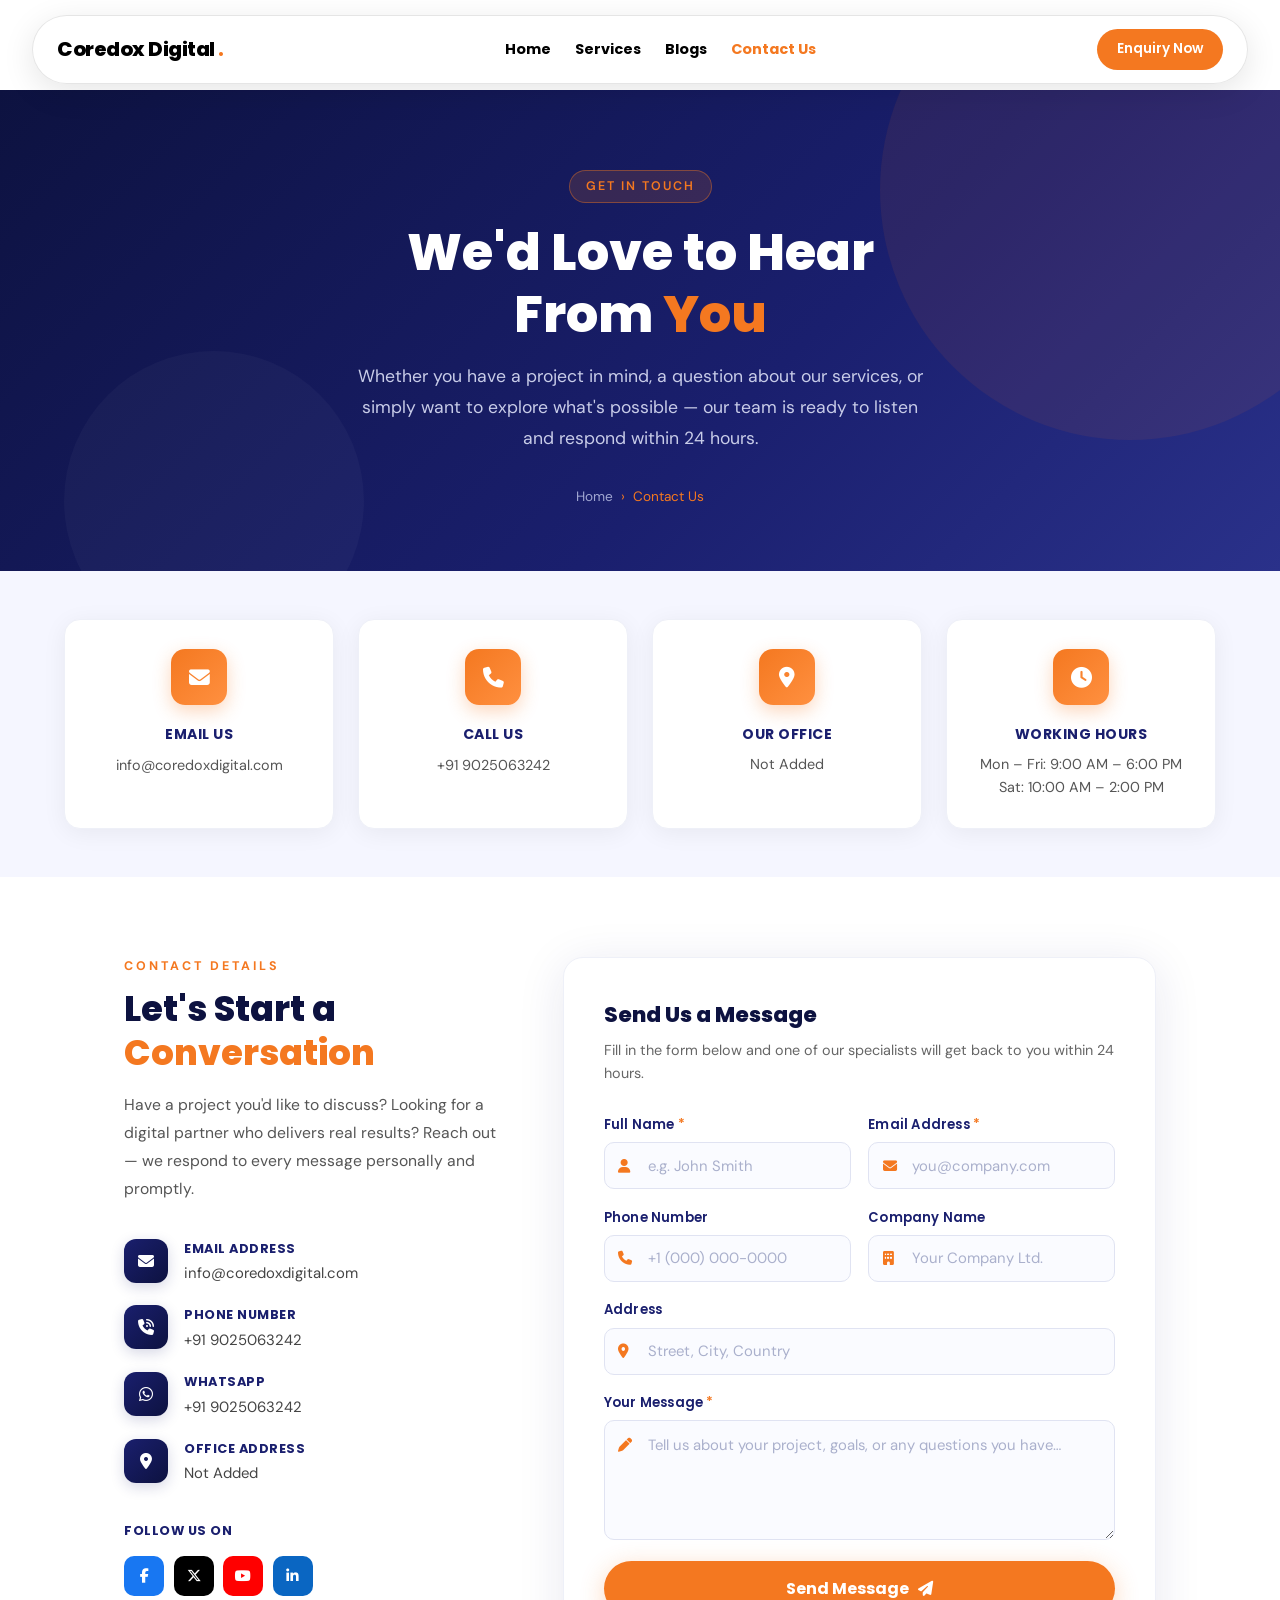
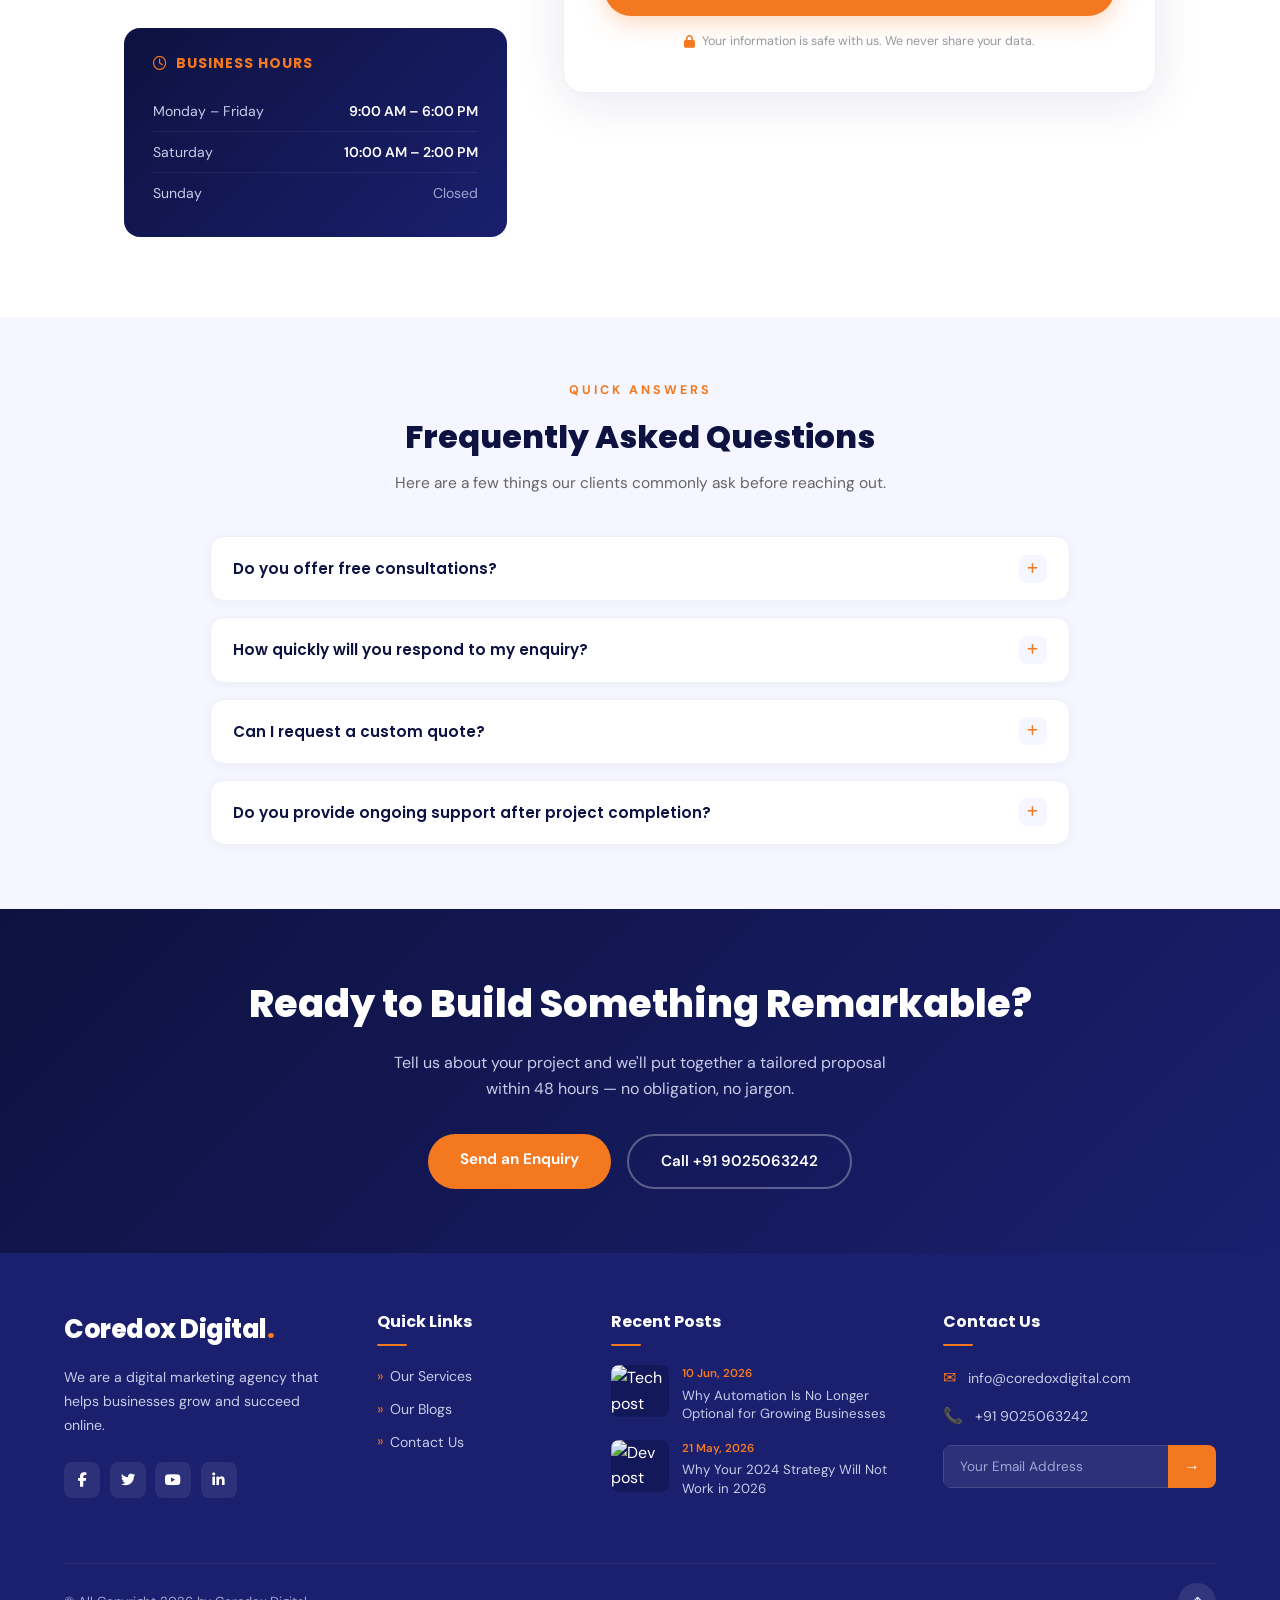
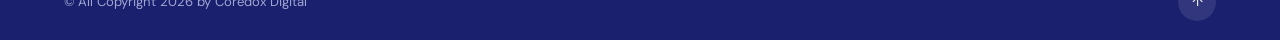
==== commit d6938fbf: "Add files via upload" ====
--- a/contact us.html
+++ b/contact us.html
@@ -3,751 +3,23 @@
 <head>
   <meta charset="UTF-8" />
   <meta name="viewport" content="width=device-width, initial-scale=1.0"/>
-  <meta name="description" content="Contact Falcon R – Get in touch with our digital marketing and technology experts. We'd love to hear about your project and help you grow online." />
-  <meta name="keywords" content="contact Falcon R, digital marketing agency contact, get in touch, Falcon R enquiry" />
-  <title>Contact Us – Falcon R | Digital Marketing & Technology Agency</title>
+  <meta name="description" content="Contact Coredox Digital– Get in touch with our digital marketing and technology experts. We'd love to hear about your project and help you grow online." />
+  <meta name="keywords" content="contact Coredox Digital, digital marketing agency contact, get in touch, Coredox Digital enquiry" />
+  <title>Contact Us – Coredox Digital | Digital Marketing & Technology Agency</title>
   <link href="https://fonts.googleapis.com/css2?family=Inter:wght@400;500;600;700;800;900&family=Poppins:wght@600;700&family=DM+Sans:wght@300;400;500;600&display=swap" rel="stylesheet"/>
   <link rel="stylesheet" href="https://cdnjs.cloudflare.com/ajax/libs/font-awesome/6.5.1/css/all.min.css">
-  <style>
-    :root {
-      --navy: #1a1f6e;
-      --navy-dark: #13185a;
-      --navy-deeper: #0d1240;
-      --teal: #1e3a4a;
-      --orange: #f47820;
-      --orange-light: #ff9040;
-      --white: #ffffff;
-      --off-white: #f5f6ff;
-      --muted: #a0a6d1;
-      --text-light: #c8cce8;
-      --card-bg: rgba(255,255,255,0.04);
-      --border: rgba(255,255,255,0.08);
-      --color-primary: #1260f1;
-      --font-heading: 'Poppins', 'Inter', sans-serif;
-      --font-body: 'DM Sans', sans-serif;
-      --container-width: 1440px;
-      --transition-normal: 0.3s ease;
-    }
-
-    *, *::before, *::after { box-sizing: border-box; margin: 0; padding: 0; }
-    html { scroll-behavior: smooth; }
-    body {
-      font-family: var(--font-body);
-      background: var(--white);
-      color: #1a1a2e;
-      line-height: 1.6;
-      overflow-x: hidden;
-      padding-top: 90px;
-    }
-
-    /* =====================
-       NAVBAR
-    ===================== */
-    .header {
-      position: fixed;
-      top: 15px;
-      left: 50%;
-      transform: translateX(-50%);
-      width: 95%;
-      max-width: var(--container-width);
-      z-index: 1000;
-      background-color: rgba(255,255,255,0.95);
-      padding: 0.8rem 1.5rem;
-      transition: all var(--transition-normal);
-      backdrop-filter: blur(12px);
-      -webkit-backdrop-filter: blur(12px);
-      border: 1px solid rgba(0,0,0,0.1);
-      border-radius: 50px;
-      box-shadow: 0 8px 32px rgba(0,0,0,0.1);
-      display: flex;
-      align-items: center;
-      justify-content: space-between;
-    }
-    .header.scrolled { top: 10px; width: 98%; padding: 0.6rem 1.5rem; }
-
-    .logo {
-      font-family: var(--font-heading);
-      font-weight: 800;
-      font-size: 1.25rem;
-      color: #000;
-      text-decoration: none;
-      letter-spacing: -0.5px;
-    }
-    .logo .dot { color: var(--orange); }
-
-    .nav { display: flex; }
-    .nav ul { display: flex; gap: 1.5rem; list-style: none; align-items: center; }
-    .nav a {
-      text-decoration: none;
-      color: #000;
-      font-weight: 500;
-      font-size: 0.9rem;
-      font-family: var(--font-heading);
-      transition: color 0.2s;
-    }
-    .nav a:hover, .nav a.active { color: var(--orange); }
-
-    .header-cta-btn {
-      background: var(--orange);
-      color: var(--white);
-      padding: 0.6rem 1.25rem;
-      border-radius: 50px;
-      font-weight: 600;
-      font-size: 0.85rem;
-      font-family: var(--font-heading);
-      text-decoration: none;
-      border: none;
-      cursor: pointer;
-      transition: background 0.2s, transform 0.2s;
-      white-space: nowrap;
-    }
-    .header-cta-btn:hover { background: var(--orange-light); transform: translateY(-1px); }
-
-    .mobile-menu-toggle {
-      display: none;
-      background: none;
-      border: none;
-      flex-direction: column;
-      gap: 5px;
-      cursor: pointer;
-      padding: 5px;
-      z-index: 1001;
-    }
-    .mobile-menu-toggle span {
-      display: block;
-      width: 24px;
-      height: 2px;
-      background-color: var(--navy-deeper);
-      transition: all 0.3s ease;
-      border-radius: 2px;
-    }
-    .mobile-menu {
-      display: none;
-      position: fixed;
-      top: 72px; left: 12px; right: 12px;
-      background: var(--white);
-      z-index: 998;
-      border-radius: 18px;
-      padding: 0.5rem 0;
-      box-shadow: 0 12px 40px rgba(0,0,0,0.20);
-      flex-direction: column;
-    }
-    .mobile-menu.open { display: flex; }
-    .mobile-menu a {
-      text-decoration: none;
-      color: #1a1a2e;
-      font-size: 1rem;
-      font-weight: 500;
-      font-family: var(--font-heading);
-      padding: 1rem 1.5rem;
-      border-bottom: 1px solid #f0f0f0;
-      display: block;
-      text-align: center;
-      transition: color 0.2s;
-    }
-    .mobile-menu a:last-child { border: none; }
-    .mobile-menu a:hover, .mobile-menu a.active { color: var(--orange); }
-
-    @media (max-width: 992px) {
-      body { padding-top: 80px; }
-      .header { top: 10px; width: calc(100% - 24px); padding: 0.75rem 1.25rem; border-radius: 18px; }
-      .nav { display: none; }
-      .header-cta-btn { display: none; }
-      .mobile-menu-toggle { display: flex; }
-    }
-    @media (max-width: 768px) {
-      body { padding-top: 72px; }
-      .header { top: 10px; width: calc(100% - 20px); padding: 0.65rem 1rem; }
-      .logo { font-size: 1.1rem; }
-      .mobile-menu { top: 68px; }
-    }
-    @media (max-width: 480px) {
-      .header { width: calc(100% - 16px); }
-      .mobile-menu { left: 8px; right: 8px; top: 65px; }
-    }
-
-    /* =====================
-       HERO
-    ===================== */
-    .contact-hero {
-      background: linear-gradient(135deg, var(--navy-deeper) 0%, var(--navy) 60%, #2a318a 100%);
-      padding: 5rem 5% 4rem;
-      text-align: center;
-      position: relative;
-      overflow: hidden;
-    }
-    .contact-hero::before {
-      content: '';
-      position: absolute;
-      width: 500px; height: 500px;
-      border-radius: 50%;
-      background: rgba(244,120,32,0.08);
-      top: -150px; right: -100px;
-    }
-    .contact-hero::after {
-      content: '';
-      position: absolute;
-      width: 300px; height: 300px;
-      border-radius: 50%;
-      background: rgba(255,255,255,0.03);
-      bottom: -80px; left: 5%;
-    }
-    .hero-badge {
-      display: inline-block;
-      background: rgba(244,120,32,0.15);
-      border: 1px solid rgba(244,120,32,0.4);
-      color: var(--orange);
-      font-size: 0.78rem;
-      font-weight: 600;
-      letter-spacing: 2px;
-      text-transform: uppercase;
-      padding: 0.35rem 1rem;
-      border-radius: 50px;
-      margin-bottom: 1.2rem;
-    }
-    .contact-hero h1 {
-      font-family: var(--font-heading);
-      font-size: clamp(2rem, 5vw, 3.2rem);
-      font-weight: 800;
-      color: var(--white);
-      line-height: 1.2;
-      margin-bottom: 1rem;
-    }
-    .contact-hero h1 span { color: var(--orange); }
-    .contact-hero p {
-      color: var(--text-light);
-      font-size: clamp(0.95rem, 2vw, 1.1rem);
-      max-width: 580px;
-      margin: 0 auto 2rem;
-      line-height: 1.75;
-    }
-    .breadcrumb {
-      display: flex;
-      align-items: center;
-      justify-content: center;
-      gap: 0.5rem;
-      font-size: 0.85rem;
-      color: var(--muted);
-    }
-    .breadcrumb a { color: var(--muted); text-decoration: none; transition: color 0.2s; }
-    .breadcrumb a:hover { color: var(--orange); }
-    .breadcrumb span { color: var(--orange); }
-
-    /* =====================
-       SECTION LABEL
-    ===================== */
-    .section-label {
-      font-size: 0.78rem;
-      font-weight: 700;
-      letter-spacing: 3px;
-      text-transform: uppercase;
-      color: var(--orange);
-      margin-bottom: 0.6rem;
-      display: block;
-    }
-
-    /* =====================
-       INFO STRIP
-    ===================== */
-    .info-strip {
-      background: var(--off-white);
-      padding: 3rem 5%;
-    }
-    .info-strip-inner {
-      max-width: 1160px;
-      margin: 0 auto;
-      display: grid;
-      grid-template-columns: repeat(4, 1fr);
-      gap: 1.5rem;
-    }
-    .info-card {
-      background: var(--white);
-      border-radius: 16px;
-      padding: 1.8rem 1.5rem;
-      text-align: center;
-      box-shadow: 0 4px 24px rgba(0,0,0,0.06);
-      border: 1px solid #eef0f8;
-      transition: transform 0.3s, box-shadow 0.3s;
-    }
-    .info-card:hover {
-      transform: translateY(-5px);
-      box-shadow: 0 16px 48px rgba(26,31,110,0.13);
-    }
-    .info-icon {
-      width: 56px; height: 56px;
-      border-radius: 14px;
-      background: linear-gradient(135deg, var(--orange) 0%, var(--orange-light) 100%);
-      display: flex; align-items: center; justify-content: center;
-      margin: 0 auto 1.1rem;
-      color: var(--white);
-      font-size: 1.3rem;
-      box-shadow: 0 6px 18px rgba(244,120,32,0.3);
-    }
-    .info-card h4 {
-      font-family: var(--font-heading);
-      font-size: 0.88rem;
-      font-weight: 700;
-      color: var(--navy);
-      margin-bottom: 0.5rem;
-      text-transform: uppercase;
-      letter-spacing: 0.5px;
-    }
-    .info-card p {
-      font-size: 0.9rem;
-      color: #555;
-      line-height: 1.6;
-    }
-    .info-card a {
-      color: #555;
-      text-decoration: none;
-      font-size: 0.9rem;
-      line-height: 1.8;
-      display: block;
-      transition: color 0.2s;
-    }
-    .info-card a:hover { color: var(--orange); }
-
-    /* =====================
-       MAIN CONTACT SECTION
-    ===================== */
-    .contact-section {
-      padding: 5rem 5%;
-      max-width: 1160px;
-      margin: 0 auto;
-      display: grid;
-      grid-template-columns: 1fr 1.55fr;
-      gap: 3.5rem;
-      align-items: start;
-    }
-
-    /* ---- Left Panel ---- */
-    .contact-left h2 {
-      font-family: var(--font-heading);
-      font-size: clamp(1.6rem, 3vw, 2.2rem);
-      font-weight: 800;
-      color: var(--navy-deeper);
-      line-height: 1.25;
-      margin-bottom: 1rem;
-    }
-    .contact-left h2 span { color: var(--orange); }
-    .contact-left > p {
-      color: #555;
-      font-size: 0.98rem;
-      line-height: 1.8;
-      margin-bottom: 2.2rem;
-    }
-
-    /* Detail rows */
-    .detail-list { display: flex; flex-direction: column; gap: 1.2rem; margin-bottom: 2.2rem; }
-    .detail-row {
-      display: flex;
-      align-items: flex-start;
-      gap: 1rem;
-    }
-    .detail-ico {
-      width: 44px; height: 44px; min-width: 44px;
-      background: linear-gradient(135deg, var(--navy) 0%, var(--navy-deeper) 100%);
-      border-radius: 12px;
-      display: flex; align-items: center; justify-content: center;
-      color: var(--white);
-      font-size: 1rem;
-      box-shadow: 0 4px 14px rgba(26,31,110,0.18);
-    }
-    .detail-text h5 {
-      font-family: var(--font-heading);
-      font-size: 0.8rem;
-      font-weight: 700;
-      color: var(--navy);
-      text-transform: uppercase;
-      letter-spacing: 0.5px;
-      margin-bottom: 0.2rem;
-    }
-    .detail-text a, .detail-text span {
-      font-size: 0.93rem;
-      color: #444;
-      text-decoration: none;
-      display: block;
-      line-height: 1.6;
-      transition: color 0.2s;
-    }
-    .detail-text a:hover { color: var(--orange); }
-
-    /* Social row */
-    .contact-social h5 {
-      font-family: var(--font-heading);
-      font-size: 0.8rem;
-      font-weight: 700;
-      color: var(--navy);
-      text-transform: uppercase;
-      letter-spacing: 0.5px;
-      margin-bottom: 0.9rem;
-    }
-    .social-row { display: flex; gap: 0.6rem; }
-    .soc-btn {
-      width: 40px; height: 40px;
-      border-radius: 10px;
-      display: flex; align-items: center; justify-content: center;
-      color: var(--white);
-      font-size: 0.9rem;
-      text-decoration: none;
-      transition: transform 0.2s, opacity 0.2s;
-    }
-    .soc-btn:hover { transform: translateY(-3px); opacity: 0.85; }
-    .soc-btn.fb { background: #1877f2; }
-    .soc-btn.tw { background: #000; }
-    .soc-btn.yt { background: #ff0000; }
-    .soc-btn.li { background: #0a66c2; }
-
-    /* Hours card */
-    .hours-card {
-      background: linear-gradient(135deg, var(--navy-deeper) 0%, var(--navy) 100%);
-      border-radius: 16px;
-      padding: 1.5rem 1.8rem;
-      margin-top: 2rem;
-    }
-    .hours-card h5 {
-      font-family: var(--font-heading);
-      font-size: 0.88rem;
-      font-weight: 700;
-      color: var(--orange);
-      text-transform: uppercase;
-      letter-spacing: 1px;
-      margin-bottom: 1rem;
-      display: flex;
-      align-items: center;
-      gap: 0.5rem;
-    }
-    .hours-row {
-      display: flex;
-      justify-content: space-between;
-      align-items: center;
-      padding: 0.55rem 0;
-      border-bottom: 1px solid rgba(255,255,255,0.07);
-    }
-    .hours-row:last-child { border-bottom: none; }
-    .hours-row .day { font-size: 0.88rem; color: var(--text-light); }
-    .hours-row .time { font-size: 0.88rem; color: var(--white); font-weight: 600; }
-    .hours-row .time.closed { color: var(--muted); font-weight: 400; }
-
-    /* ---- Right Panel – Form ---- */
-    .contact-form-wrap {
-      background: var(--white);
-      border-radius: 20px;
-      padding: 2.5rem;
-      box-shadow: 0 8px 48px rgba(26,31,110,0.10);
-      border: 1px solid #eef0f8;
-    }
-    .contact-form-wrap h3 {
-      font-family: var(--font-heading);
-      font-size: 1.35rem;
-      font-weight: 800;
-      color: var(--navy-deeper);
-      margin-bottom: 0.4rem;
-    }
-    .contact-form-wrap > p {
-      font-size: 0.9rem;
-      color: #666;
-      margin-bottom: 1.8rem;
-      line-height: 1.6;
-    }
-
-    /* Form grid */
-    .form-grid {
-      display: grid;
-      grid-template-columns: 1fr 1fr;
-      gap: 1.1rem;
-    }
-    .form-group { display: flex; flex-direction: column; gap: 0.45rem; }
-    .form-group.full { grid-column: 1 / -1; }
-
-    label {
-      font-size: 0.82rem;
-      font-weight: 600;
-      color: var(--navy);
-      font-family: var(--font-heading);
-      letter-spacing: 0.2px;
-    }
-    label .req { color: var(--orange); }
-
-    .form-control {
-      width: 100%;
-      padding: 0.78rem 1rem 0.78rem 2.7rem;
-      border: 1.5px solid #e0e3f2;
-      border-radius: 10px;
-      font-family: var(--font-body);
-      font-size: 0.93rem;
-      color: #1a1a2e;
-      background: #fafbff;
-      outline: none;
-      transition: border-color 0.25s, box-shadow 0.25s;
-    }
-    .form-control::placeholder { color: #aab0cc; }
-    .form-control:focus {
-      border-color: var(--orange);
-      box-shadow: 0 0 0 3px rgba(244,120,32,0.12);
-      background: var(--white);
-    }
-    textarea.form-control {
-      resize: vertical;
-      min-height: 120px;
-      padding-top: 0.85rem;
-    }
-
-    /* Input icon wrapper */
-    .input-wrap { position: relative; }
-    .input-wrap .ico {
-      position: absolute;
-      left: 0.9rem;
-      top: 50%;
-      transform: translateY(-50%);
-      color: var(--orange);
-      font-size: 0.88rem;
-      pointer-events: none;
-    }
-    .input-wrap.textarea-wrap .ico { top: 1.1rem; transform: none; }
-
-    /* Subject select */
-    select.form-control {
-      appearance: none;
-      background-image: url("data:image/svg+xml,%3Csvg xmlns='http://www.w3.org/2000/svg' width='12' height='8' viewBox='0 0 12 8'%3E%3Cpath d='M1 1l5 5 5-5' stroke='%23f47820' stroke-width='1.8' fill='none' stroke-linecap='round'/%3E%3C/svg%3E");
-      background-repeat: no-repeat;
-      background-position: right 1rem center;
-      cursor: pointer;
-    }
-
-    /* Submit button */
-    .submit-btn {
-      width: 100%;
-      padding: 0.95rem 2rem;
-      background: var(--orange);
-      color: var(--white);
-      border: none;
-      border-radius: 50px;
-      font-family: var(--font-heading);
-      font-size: 1rem;
-      font-weight: 700;
-      cursor: pointer;
-      transition: background 0.2s, transform 0.2s, box-shadow 0.2s;
-      margin-top: 0.8rem;
-      display: flex;
-      align-items: center;
-      justify-content: center;
-      gap: 0.6rem;
-      box-shadow: 0 6px 24px rgba(244,120,32,0.3);
-    }
-    .submit-btn:hover {
-      background: var(--orange-light);
-      transform: translateY(-2px);
-      box-shadow: 0 10px 32px rgba(244,120,32,0.4);
-    }
-    .submit-btn i { font-size: 0.95rem; }
-
-    /* Success message */
-    .form-success {
-      display: none;
-      background: #e9faf0;
-      border: 1.5px solid #4caf7d;
-      border-radius: 12px;
-      padding: 1.2rem 1.4rem;
-      margin-top: 1rem;
-      color: #2a7a4f;
-      font-size: 0.93rem;
-      font-weight: 500;
-      align-items: center;
-      gap: 0.7rem;
-    }
-    .form-success.show { display: flex; }
-    .form-success i { font-size: 1.2rem; color: #4caf7d; }
-
-    /* Privacy note */
-    .privacy-note {
-      font-size: 0.78rem;
-      color: #999;
-      text-align: center;
-      margin-top: 1rem;
-      display: flex;
-      align-items: center;
-      justify-content: center;
-      gap: 0.4rem;
-    }
-    .privacy-note i { color: var(--orange); }
-
-    /* =====================
-       MAP SECTION
-    ===================== */
-    .map-section { padding: 0 5% 5rem; max-width: 1160px; margin: 0 auto; }
-    .map-section h3 {
-      font-family: var(--font-heading);
-      font-size: 1.3rem;
-      font-weight: 700;
-      color: var(--navy-deeper);
-      margin-bottom: 1.2rem;
-      display: flex;
-      align-items: center;
-      gap: 0.6rem;
-    }
-    .map-section h3 i { color: var(--orange); }
-    .map-embed {
-      width: 100%;
-      height: 380px;
-      border-radius: 18px;
-      overflow: hidden;
-      border: none;
-      box-shadow: 0 8px 36px rgba(26,31,110,0.10);
-    }
-
-    /* =====================
-       FAQ STRIP
-    ===================== */
-    .faq-section {
-      background: var(--off-white);
-      padding: 4rem 5%;
-    }
-    .faq-inner {
-      max-width: 860px;
-      margin: 0 auto;
-      text-align: center;
-    }
-    .faq-inner h2 {
-      font-family: var(--font-heading);
-      font-size: clamp(1.5rem, 3vw, 2rem);
-      font-weight: 800;
-      color: var(--navy-deeper);
-      margin-bottom: 0.6rem;
-    }
-    .faq-inner > p { color: #666; font-size: 0.97rem; margin-bottom: 2.5rem; }
-    .faq-list { text-align: left; display: flex; flex-direction: column; gap: 1rem; }
-    .faq-item {
-      background: var(--white);
-      border-radius: 14px;
-      border: 1.5px solid #eef0f8;
-      overflow: hidden;
-      box-shadow: 0 2px 12px rgba(0,0,0,0.04);
-    }
-    .faq-q {
-      display: flex;
-      justify-content: space-between;
-      align-items: center;
-      padding: 1.1rem 1.4rem;
-      cursor: pointer;
-      user-select: none;
-      gap: 1rem;
-    }
-    .faq-q span {
-      font-family: var(--font-heading);
-      font-size: 0.95rem;
-      font-weight: 600;
-      color: var(--navy-deeper);
-      line-height: 1.4;
-    }
-    .faq-icon {
-      width: 28px; height: 28px; min-width: 28px;
-      border-radius: 8px;
-      background: var(--off-white);
-      display: flex; align-items: center; justify-content: center;
-      color: var(--orange);
-      font-size: 0.75rem;
-      transition: transform 0.3s, background 0.2s;
-    }
-    .faq-item.open .faq-icon { transform: rotate(45deg); background: var(--orange); color: var(--white); }
-    .faq-a {
-      max-height: 0;
-      overflow: hidden;
-      transition: max-height 0.35s ease;
-      padding: 0 1.4rem;
-    }
-    .faq-a p { font-size: 0.9rem; color: #555; line-height: 1.75; padding-bottom: 1.2rem; }
-    .faq-item.open .faq-a { max-height: 300px; }
-
-    /* =====================
-       CTA BANNER
-    ===================== */
-    .cta-banner {
-      background: linear-gradient(135deg, var(--navy-deeper) 0%, var(--navy) 100%);
-      padding: 4rem 5%;
-      text-align: center;
-    }
-    .cta-banner h2 { font-family: var(--font-heading); font-size: clamp(1.6rem, 3.5vw, 2.4rem); font-weight: 800; color: var(--white); margin-bottom: 1rem; }
-    .cta-banner p { color: var(--text-light); font-size: 1rem; max-width: 500px; margin: 0 auto 2rem; }
-    .cta-buttons { display: flex; gap: 1rem; justify-content: center; flex-wrap: wrap; }
-    .btn-primary { background: var(--orange); color: var(--white); padding: 0.85rem 2rem; border-radius: 50px; font-weight: 700; font-size: 0.95rem; text-decoration: none; transition: background 0.2s, transform 0.2s; }
-    .btn-primary:hover { background: var(--orange-light); transform: translateY(-2px); }
-    .btn-outline { background: transparent; color: var(--white); padding: 0.85rem 2rem; border-radius: 50px; font-weight: 600; font-size: 0.95rem; text-decoration: none; border: 2px solid rgba(255,255,255,0.3); transition: border-color 0.2s, background 0.2s; }
-    .btn-outline:hover { border-color: var(--white); background: rgba(255,255,255,0.08); }
-
-    /* =====================
-       FOOTER
-    ===================== */
-    footer { background: var(--navy); color: var(--white); padding: 3.5rem 5% 0; }
-    .footer-grid { display: grid; grid-template-columns: 1.4fr 1fr 1.5fr 1.4fr; gap: 2.5rem; padding-bottom: 3rem; border-bottom: 1px solid var(--border); }
-    .footer-brand .logo { color: var(--white); font-size: 1.6rem; }
-    .footer-brand p { font-size: 0.88rem; color: var(--text-light); line-height: 1.7; margin: 1rem 0 1.5rem; }
-    .social-links { display: flex; gap: 0.6rem; }
-    .social-links a { width: 36px; height: 36px; background: rgba(255,255,255,0.08); border-radius: 8px; display: flex; align-items: center; justify-content: center; color: var(--white); font-size: 0.9rem; text-decoration: none; transition: background 0.2s; }
-    .social-links a:hover { background: var(--orange); }
-    .footer-col h4 { font-family: var(--font-heading); font-size: 1rem; font-weight: 700; margin-bottom: 1.2rem; position: relative; padding-bottom: 0.7rem; }
-    .footer-col h4::after { content: ''; position: absolute; bottom: 0; left: 0; width: 30px; height: 2px; background: var(--orange); border-radius: 2px; }
-    .footer-links { list-style: none; }
-    .footer-links li { margin-bottom: 0.6rem; }
-    .footer-links a { color: var(--text-light); text-decoration: none; font-size: 0.88rem; display: flex; align-items: center; gap: 0.4rem; transition: color 0.2s; }
-    .footer-links a::before { content: '»'; color: var(--orange); font-size: 0.9rem; }
-    .footer-links a:hover { color: var(--white); }
-    .footer-post { display: flex; gap: 0.8rem; margin-bottom: 1rem; align-items: flex-start; }
-    .post-img { width: 58px; height: 52px; min-width: 58px; border-radius: 8px; background: var(--navy-dark); overflow: hidden; }
-    .post-img img { width: 100%; height: 100%; object-fit: cover; }
-    .post-date { font-size: 0.72rem; color: var(--orange); font-weight: 600; margin-bottom: 0.2rem; }
-    .post-title { font-size: 0.83rem; color: var(--text-light); line-height: 1.4; }
-    .contact-item-f { display: flex; align-items: center; gap: 0.75rem; margin-bottom: 0.8rem; font-size: 0.88rem; color: var(--text-light); }
-    .contact-item-f .icon { font-size: 1rem; color: var(--orange); }
-    .email-form { display: flex; margin-top: 1rem; border-radius: 8px; overflow: hidden; }
-    .email-form input { flex: 1; padding: 0.75rem 1rem; background: rgba(255,255,255,0.08); border: 1px solid rgba(255,255,255,0.12); border-right: none; color: var(--white); font-size: 0.85rem; outline: none; font-family: inherit; }
-    .email-form input::placeholder { color: var(--muted); }
-    .email-form button { background: var(--orange); border: none; padding: 0.75rem 1rem; cursor: pointer; color: var(--white); font-size: 1rem; transition: background 0.2s; }
-    .email-form button:hover { background: var(--orange-light); }
-    .footer-bottom { display: flex; align-items: center; justify-content: space-between; padding: 1.2rem 0; font-size: 0.82rem; color: var(--muted); }
-    .scroll-top { width: 38px; height: 38px; background: rgba(255,255,255,0.1); border-radius: 50%; display: flex; align-items: center; justify-content: center; color: var(--white); cursor: pointer; transition: background 0.2s; }
-    .scroll-top:hover { background: var(--orange); }
-
-    /* =====================
-       RESPONSIVE
-    ===================== */
-    @media (max-width: 1060px) {
-      .contact-section { grid-template-columns: 1fr; gap: 2.5rem; }
-      .contact-left { order: 2; }
-      .contact-form-wrap { order: 1; }
-      .contact-section { padding: 3.5rem 5%; }
-    }
-    @media (max-width: 860px) {
-      .info-strip-inner { grid-template-columns: 1fr 1fr; }
-      .footer-grid { grid-template-columns: 1fr 1fr; }
-    }
-    @media (max-width: 600px) {
-      .form-grid { grid-template-columns: 1fr; }
-      .form-group.full { grid-column: 1; }
-      .info-strip-inner { grid-template-columns: 1fr 1fr; gap: 1rem; }
-      .contact-form-wrap { padding: 1.6rem; }
-      .map-section { padding: 0 4% 4rem; }
-      .map-embed { height: 280px; }
-      .footer-grid { grid-template-columns: 1fr; gap: 2rem; }
-      .footer-bottom { flex-direction: column; gap: 0.8rem; text-align: center; }
-      .cta-buttons { flex-direction: column; align-items: center; }
-      .btn-primary, .btn-outline { width: 100%; max-width: 280px; text-align: center; }
-    }
-    @media (max-width: 420px) {
-      .info-strip-inner { grid-template-columns: 1fr; }
-    }
-  </style>
+  <link rel="stylesheet" href="contactstylesheet.css">
 </head>
 <body>
 
 <!-- ===== NAVBAR ===== -->
 <header id="header" class="header">
-  <a href="#" class="logo">Falcon R<span class="dot"> .</span></a>
+  <a href="#" class="logo">Coredox Digital<span class="dot"> .</span></a>
   <nav class="nav">
     <ul>
       <li><a href="index (1).html">Home</a></li>
       <li><a href="service.html">Services</a></li>
-      <li><a href="#">Blogs</a></li>
+      <li><a href="blogs.html">Blogs</a></li>
       <li><a href="contact us.html" class="active">Contact Us</a></li>
     </ul>
   </nav>
@@ -761,7 +33,7 @@
 <div class="mobile-menu" id="mobileMenu">
   <a href="index (1).html" onclick="closeMenu()">Home</a>
   <a href="service.html" onclick="closeMenu()">Services</a>
-  <a href="#" onclick="closeMenu()">Blogs</a>
+  <a href="blogs.html" onclick="closeMenu()">Blogs</a>
   <a href="contact us.html" class="active" onclick="closeMenu()">Contact Us</a>
 </div>
 
@@ -784,21 +56,19 @@
     <div class="info-card">
       <div class="info-icon"><i class="fa-solid fa-envelope"></i></div>
       <h4>Email Us</h4>
-      <a href="mailto:info@falconr.com">info@falconr.com</a>
-      <a href="mailto:support@falconr.com">support@falconr.com</a>
+      <a href="mailto:info@coredoxdigital.com">info@coredoxdigital.com</a>
     </div>
 
     <div class="info-card">
       <div class="info-icon"><i class="fa-solid fa-phone"></i></div>
       <h4>Call Us</h4>
-      <a href="tel:+12086660112">+208-666-0112</a>
-      <a href="tel:+12086660113">+208-666-0113</a>
+      <a href="tel:+91 9025063242">+91 9025063242</a>
     </div>
 
     <div class="info-card">
       <div class="info-icon"><i class="fa-solid fa-location-dot"></i></div>
       <h4>Our Office</h4>
-      <p>42 Falcon Avenue, Suite 8<br>New York, NY 10001, USA</p>
+      <p> Not Added</p>
     </div>
 
     <div class="info-card">
@@ -825,8 +95,7 @@
         <div class="detail-ico"><i class="fa-solid fa-envelope"></i></div>
         <div class="detail-text">
           <h5>Email Address</h5>
-          <a href="mailto:info@falconr.com">info@falconr.com</a>
-          <a href="mailto:support@falconr.com">support@falconr.com</a>
+          <a href="mailto:info@falconr.com">info@coredoxdigital.com</a>
         </div>
       </div>
 
@@ -834,8 +103,7 @@
         <div class="detail-ico"><i class="fa-solid fa-phone-volume"></i></div>
         <div class="detail-text">
           <h5>Phone Number</h5>
-          <a href="tel:+12086660112">+208-666-0112</a>
-          <a href="tel:+12086660113">+208-666-0113</a>
+          <a href="tel:+91 9025063242">+91 9025063242</a>
         </div>
       </div>
 
@@ -843,7 +111,7 @@
         <div class="detail-ico"><i class="fa-brands fa-whatsapp"></i></div>
         <div class="detail-text">
           <h5>WhatsApp</h5>
-          <a href="https://wa.me/12086660112">+208-666-0112</a>
+          <a href="https://wa.me/9025063242">+91 9025063242</a>
         </div>
       </div>
 
@@ -851,7 +119,7 @@
         <div class="detail-ico"><i class="fa-solid fa-location-dot"></i></div>
         <div class="detail-text">
           <h5>Office Address</h5>
-          <span>42 Falcon Avenue, Suite 8<br>New York, NY 10001, USA</span>
+          <span>Not Added</span>
         </div>
       </div>
 
@@ -930,7 +198,7 @@
           </div>
         </div>
 
-        <!-- Subject -->
+        <!-- Subject 
         <div class="form-group full">
           <label for="subject">Subject <span class="req">*</span></label>
           <div class="input-wrap">
@@ -946,7 +214,7 @@
               <option value="general">General Enquiry</option>
             </select>
           </div>
-        </div>
+        </div>-->
 
         <!-- Message -->
         <div class="form-group full">
@@ -972,9 +240,11 @@
     </form>
   </div>
 
-</div><!-- /contact-section -->
-
-<!-- ===== MAP ===== -->
+</div>
+
+<!-- /contact-section -->
+
+<!-- ===== MAP 
 <div class="map-section">
   <h3><i class="fa-solid fa-map-location-dot"></i> Find Us on the Map</h3>
   <iframe
@@ -983,9 +253,9 @@
     allowfullscreen=""
     loading="lazy"
     referrerpolicy="no-referrer-when-downgrade"
-    title="Falcon R Office Location">
+    title="Coredox Digital Office Location">
   </iframe>
-</div>
+</div>===== -->
 
 <!-- ===== FAQ SECTION ===== -->
 <section class="faq-section">
@@ -997,34 +267,34 @@
 
       <div class="faq-item">
         <div class="faq-q" onclick="toggleFaq(this)">
+          <span>Do you offer free consultations?</span>
+          <div class="faq-icon"><i class="fa-solid fa-plus"></i></div>
+        </div>
+        <div class="faq-a"><p> Yes, we provide an initial consultation to understand your needs and discuss potential solutions before starting a project.</p></div>
+      </div>
+
+      <div class="faq-item">
+        <div class="faq-q" onclick="toggleFaq(this)">
           <span>How quickly will you respond to my enquiry?</span>
           <div class="faq-icon"><i class="fa-solid fa-plus"></i></div>
         </div>
-        <div class="faq-a"><p>We respond to every message within 24 business hours. For urgent matters, you're welcome to call us directly at +208-666-0112 during our working hours.</p></div>
+        <div class="faq-a"><p>We aim to respond to all enquiries within 24 hours on business days. For urgent requests, please mention the priority in your message.</p></div>
       </div>
 
       <div class="faq-item">
         <div class="faq-q" onclick="toggleFaq(this)">
-          <span>Do you work with international clients?</span>
+          <span>Can I request a custom quote?</span>
           <div class="faq-icon"><i class="fa-solid fa-plus"></i></div>
         </div>
-        <div class="faq-a"><p>Absolutely. Falcon R works with clients across North America, Europe, the Middle East, and Asia-Pacific. We are fully set up for remote collaboration with transparent communication throughout every project.</p></div>
+        <div class="faq-a"><p>Absolutely. Every project is unique, and we can provide a tailored quote based on your specific requirements.</p></div>
       </div>
 
       <div class="faq-item">
         <div class="faq-q" onclick="toggleFaq(this)">
-          <span>Is there a minimum project budget?</span>
+          <span>Do you provide ongoing support after project completion?</span>
           <div class="faq-icon"><i class="fa-solid fa-plus"></i></div>
         </div>
-        <div class="faq-a"><p>Our services are scalable — we partner with startups and enterprise brands alike. Get in touch with your goals and budget and we'll recommend the best approach for your needs.</p></div>
-      </div>
-
-      <div class="faq-item">
-        <div class="faq-q" onclick="toggleFaq(this)">
-          <span>What information should I prepare before contacting you?</span>
-          <div class="faq-icon"><i class="fa-solid fa-plus"></i></div>
-        </div>
-        <div class="faq-a"><p>A brief overview of your business, your primary objective (e.g. more leads, a new website, an app), and a rough sense of your timeline and budget will help us tailor our response — though you're welcome to reach out even before you have all the answers.</p></div>
+        <div class="faq-a"><p>Yes, we offer maintenance, updates, and ongoing support services depending on your requirements.</p></div>
       </div>
 
     </div>
@@ -1036,8 +306,8 @@
   <h2>Ready to Build Something Remarkable?</h2>
   <p>Tell us about your project and we'll put together a tailored proposal within 48 hours — no obligation, no jargon.</p>
   <div class="cta-buttons">
-    <a href="mailto:info@falconr.com" class="btn-primary">Send an Enquiry</a>
-    <a href="tel:+12086660112" class="btn-outline">Call +208-666-0112</a>
+    <a href="mailto:info@coredoxdigital.com" class="btn-primary">Send an Enquiry</a>
+    <a href="tel:+91 9025063242" class="btn-outline">Call +91 9025063242</a>
   </div>
 </section>
 
@@ -1045,7 +315,7 @@
 <footer>
   <div class="footer-grid">
     <div class="footer-brand footer-col">
-      <a href="#" class="logo">Falcon R<span style="color:var(--orange)">.</span></a>
+      <a href="#" class="logo">Coredox Digital<span style="color:var(--orange)">.</span></a>
       <p>We are a digital marketing agency that helps businesses grow and succeed online.</p>
       <div class="social-links">
         <a href="#" title="Facebook"><i class="fa-brands fa-facebook-f"></i></a>
@@ -1062,21 +332,21 @@
         <li><a href="#">Contact Us</a></li>
       </ul>
     </div>
-    <div class="footer-col">
+     <div class="footer-col">
       <h4>Recent Posts</h4>
       <div class="footer-post">
-        <div class="post-img"><img src="https://images.unsplash.com/photo-1550745165-9bc0b252726f?auto=format&fit=crop&q=80&w=100" alt="Tech post"/></div>
-        <div><div class="post-date">20 Feb, 2025</div><div class="post-title">Top 5 Most Famous Technology Trend In 2025</div></div>
+        <div class="post-img"><img src="images/electronics.jpg" alt="Tech post"/></div>
+        <div><div class="post-date">10 Jun, 2026</div><div class="post-title">Why Automation Is No Longer Optional for Growing Businesses</div></div>
       </div>
       <div class="footer-post">
-        <div class="post-img"><img src="https://images.unsplash.com/photo-1498050108023-c5249f4df085?auto=format&fit=crop&q=80&w=100" alt="Blog post"/></div>
-        <div><div class="post-date">15 Dec, 2024</div><div class="post-title">The Surfing Man Will Blow Your Mind</div></div>
+        <div class="post-img"><img src="images/top-view-cloud-with-word-seo.jpg" alt="Dev post"/></div>
+        <div><div class="post-date">21 May, 2026</div><div class="post-title">Why Your 2024 Strategy Will Not Work in 2026</div></div>
       </div>
     </div>
     <div class="footer-col">
       <h4>Contact Us</h4>
-      <div class="contact-item-f"><span class="icon">✉</span> info@falconr.com</div>
-      <div class="contact-item-f"><span class="icon">📞</span> +208-666-0112</div>
+      <div class="contact-item-f"><span class="icon">✉</span> info@coredoxdigital.com</div>
+      <div class="contact-item-f"><span class="icon">📞</span> +91 9025063242</div>
       <form class="email-form" onsubmit="return false;">
         <input type="email" placeholder="Your Email Address" />
         <button type="submit">→</button>
@@ -1084,78 +354,11 @@
     </div>
   </div>
   <div class="footer-bottom">
-    <span>© All Copyright 2026 by Falcon R</span>
+    <span>© All Copyright 2026 by Coredox Digital</span>
     <div class="scroll-top" onclick="window.scrollTo({top:0,behavior:'smooth'})">↑</div>
   </div>
 </footer>
 
-<script>
-  /* Navbar scroll */
-  const header = document.getElementById('header');
-  window.addEventListener('scroll', () => {
-    header.classList.toggle('scrolled', window.scrollY > 50);
-  });
-
-  /* Mobile menu */
-  function toggleMenu() {
-    document.getElementById('mobileMenu').classList.toggle('open');
-  }
-  function closeMenu() {
-    document.getElementById('mobileMenu').classList.remove('open');
-  }
-  document.getElementById('hamburger').addEventListener('click', toggleMenu);
-  document.addEventListener('click', function(e) {
-    const menu = document.getElementById('mobileMenu');
-    const hamburger = document.getElementById('hamburger');
-    if (menu.classList.contains('open') && !menu.contains(e.target) && !hamburger.contains(e.target)) {
-      closeMenu();
-    }
-  });
-
-  /* FAQ accordion */
-  function toggleFaq(el) {
-    const item = el.closest('.faq-item');
-    const isOpen = item.classList.contains('open');
-    document.querySelectorAll('.faq-item').forEach(i => i.classList.remove('open'));
-    if (!isOpen) item.classList.add('open');
-  }
-
-  /* Form submit */
-  function handleSubmit(e) {
-    e.preventDefault();
-    const form = document.getElementById('contactForm');
-    const success = document.getElementById('formSuccess');
-    const btn = form.querySelector('.submit-btn');
-
-    // Simple validation
-    const required = form.querySelectorAll('[required]');
-    let valid = true;
-    required.forEach(field => {
-      if (!field.value.trim()) {
-        field.style.borderColor = '#e53e3e';
-        field.style.boxShadow = '0 0 0 3px rgba(229,62,62,0.12)';
-        valid = false;
-      } else {
-        field.style.borderColor = '#4caf7d';
-        field.style.boxShadow = '0 0 0 3px rgba(76,175,125,0.12)';
-      }
-    });
-
-    if (!valid) return;
-
-    // Simulate submission
-    btn.innerHTML = '<i class="fa-solid fa-spinner fa-spin"></i> Sending…';
-    btn.disabled = true;
-
-    setTimeout(() => {
-      form.reset();
-      required.forEach(f => { f.style.borderColor = ''; f.style.boxShadow = ''; });
-      btn.innerHTML = 'Send Message <i class="fa-solid fa-paper-plane"></i>';
-      btn.disabled = false;
-      success.classList.add('show');
-      setTimeout(() => success.classList.remove('show'), 6000);
-    }, 1600);
-  }
-</script>
+<script src="contact.js"></script>
 </body>
 </html>
--- a/contactstylesheet.css
+++ b/contactstylesheet.css
@@ -0,0 +1,729 @@
+
+    :root {
+      --navy: #1a1f6e;
+      --navy-dark: #13185a;
+      --navy-deeper: #0d1240;
+      --teal: #1e3a4a;
+      --orange: #f47820;
+      --orange-light: #ff9040;
+      --white: #ffffff;
+      --off-white: #f5f6ff;
+      --muted: #a0a6d1;
+      --text-light: #c8cce8;
+      --card-bg: rgba(255,255,255,0.04);
+      --border: rgba(255,255,255,0.08);
+      --color-primary: #1260f1;
+      --font-heading: 'Poppins', 'Inter', sans-serif;
+      --font-body: 'DM Sans', sans-serif;
+      --container-width: 1440px;
+      --transition-normal: 0.3s ease;
+    }
+
+    *, *::before, *::after { box-sizing: border-box; margin: 0; padding: 0; }
+    html { scroll-behavior: smooth; }
+    body {
+      font-family: var(--font-body);
+      background: var(--white);
+      color: #1a1a2e;
+      line-height: 1.6;
+      overflow-x: hidden;
+      padding-top: 90px;
+    }
+
+    /* =====================
+       NAVBAR
+    ===================== */
+    .header {
+      position: fixed;
+      top: 15px;
+      left: 50%;
+      transform: translateX(-50%);
+      width: 95%;
+      max-width: var(--container-width);
+      z-index: 1000;
+      background-color: rgba(255,255,255,0.95);
+      padding: 0.8rem 1.5rem;
+      transition: all var(--transition-normal);
+      backdrop-filter: blur(12px);
+      -webkit-backdrop-filter: blur(12px);
+      border: 1px solid rgba(0,0,0,0.1);
+      border-radius: 50px;
+      box-shadow: 0 8px 32px rgba(0,0,0,0.1);
+      display: flex;
+      align-items: center;
+      justify-content: space-between;
+    }
+    .header.scrolled { top: 10px; width: 98%; padding: 0.6rem 1.5rem; }
+
+    .logo {
+      font-family: var(--font-heading);
+      font-weight: 800;
+      font-size: 1.25rem;
+      color: #000;
+      text-decoration: none;
+      letter-spacing: -0.5px;
+    }
+    .logo .dot { color: var(--orange); }
+
+    .nav { display: flex; }
+    .nav ul { display: flex; gap: 1.5rem; list-style: none; align-items: center; }
+    .nav a {
+      text-decoration: none;
+      color: #000;
+      font-weight: bold;
+      font-size: 0.9rem;
+      font-family: var(--font-heading);
+      transition: color 0.2s;
+    }
+    .nav a:hover, .nav a.active { color: var(--orange); }
+
+    .header-cta-btn {
+      background: var(--orange);
+      color: var(--white);
+      padding: 0.6rem 1.25rem;
+      border-radius: 50px;
+      font-weight: 600;
+      font-size: 0.85rem;
+      font-family: var(--font-heading);
+      text-decoration: none;
+      border: none;
+      cursor: pointer;
+      transition: background 0.2s, transform 0.2s;
+      white-space: nowrap;
+    }
+    .header-cta-btn:hover { background: var(--orange-light); transform: translateY(-1px); }
+
+    .mobile-menu-toggle {
+      display: none;
+      background: none;
+      border: none;
+      flex-direction: column;
+      gap: 5px;
+      cursor: pointer;
+      padding: 5px;
+      z-index: 1001;
+    }
+    .mobile-menu-toggle span {
+      display: block;
+      width: 24px;
+      height: 2px;
+      background-color: var(--navy-deeper);
+      transition: all 0.3s ease;
+      border-radius: 2px;
+    }
+    .mobile-menu {
+      display: none;
+      position: fixed;
+      top: 72px; left: 12px; right: 12px;
+      background: var(--white);
+      z-index: 998;
+      border-radius: 18px;
+      padding: 0.5rem 0;
+      box-shadow: 0 12px 40px rgba(0,0,0,0.20);
+      flex-direction: column;
+    }
+    .mobile-menu.open { display: flex; }
+    .mobile-menu a {
+      text-decoration: none;
+      color: #1a1a2e;
+      font-size: 1rem;
+      font-weight: 500;
+      font-family: var(--font-heading);
+      padding: 1rem 1.5rem;
+      border-bottom: 1px solid #f0f0f0;
+      display: block;
+      text-align: center;
+      transition: color 0.2s;
+    }
+    .mobile-menu a:last-child { border: none; }
+    .mobile-menu a:hover, .mobile-menu a.active { color: var(--orange); }
+
+    @media (max-width: 992px) {
+      body { padding-top: 80px; }
+      .header { top: 10px; width: calc(100% - 24px); padding: 0.75rem 1.25rem; border-radius: 18px; }
+      .nav { display: none; }
+      .header-cta-btn { display: none; }
+      .mobile-menu-toggle { display: flex; }
+    }
+    @media (max-width: 768px) {
+      body { padding-top: 72px; }
+      .header { top: 10px; width: calc(100% - 20px); padding: 0.65rem 1rem; }
+      .logo { font-size: 1.1rem; }
+      .mobile-menu { top: 68px; }
+    }
+    @media (max-width: 480px) {
+      .header { width: calc(100% - 16px); }
+      .mobile-menu { left: 8px; right: 8px; top: 65px; }
+    }
+
+    /* =====================
+       HERO
+    ===================== */
+    .contact-hero {
+      background: linear-gradient(135deg, var(--navy-deeper) 0%, var(--navy) 60%, #2a318a 100%);
+      padding: 5rem 5% 4rem;
+      text-align: center;
+      position: relative;
+      overflow: hidden;
+    }
+    .contact-hero::before {
+      content: '';
+      position: absolute;
+      width: 500px; height: 500px;
+      border-radius: 50%;
+      background: rgba(244,120,32,0.08);
+      top: -150px; right: -100px;
+    }
+    .contact-hero::after {
+      content: '';
+      position: absolute;
+      width: 300px; height: 300px;
+      border-radius: 50%;
+      background: rgba(255,255,255,0.03);
+      bottom: -80px; left: 5%;
+    }
+    .hero-badge {
+      display: inline-block;
+      background: rgba(244,120,32,0.15);
+      border: 1px solid rgba(244,120,32,0.4);
+      color: var(--orange);
+      font-size: 0.78rem;
+      font-weight: 600;
+      letter-spacing: 2px;
+      text-transform: uppercase;
+      padding: 0.35rem 1rem;
+      border-radius: 50px;
+      margin-bottom: 1.2rem;
+    }
+    .contact-hero h1 {
+      font-family: var(--font-heading);
+      font-size: clamp(2rem, 5vw, 3.2rem);
+      font-weight: 800;
+      color: var(--white);
+      line-height: 1.2;
+      margin-bottom: 1rem;
+    }
+    .contact-hero h1 span { color: var(--orange); }
+    .contact-hero p {
+      color: var(--text-light);
+      font-size: clamp(0.95rem, 2vw, 1.1rem);
+      max-width: 580px;
+      margin: 0 auto 2rem;
+      line-height: 1.75;
+    }
+    .breadcrumb {
+      display: flex;
+      align-items: center;
+      justify-content: center;
+      gap: 0.5rem;
+      font-size: 0.85rem;
+      color: var(--muted);
+    }
+    .breadcrumb a { color: var(--muted); text-decoration: none; transition: color 0.2s; }
+    .breadcrumb a:hover { color: var(--orange); }
+    .breadcrumb span { color: var(--orange); }
+
+    /* =====================
+       SECTION LABEL
+    ===================== */
+    .section-label {
+      font-size: 0.78rem;
+      font-weight: 700;
+      letter-spacing: 3px;
+      text-transform: uppercase;
+      color: var(--orange);
+      margin-bottom: 0.6rem;
+      display: block;
+    }
+
+    /* =====================
+       INFO STRIP
+    ===================== */
+    .info-strip {
+      background: var(--off-white);
+      padding: 3rem 5%;
+    }
+    .info-strip-inner {
+      max-width: 1160px;
+      margin: 0 auto;
+      display: grid;
+      grid-template-columns: repeat(4, 1fr);
+      gap: 1.5rem;
+    }
+    .info-card {
+      background: var(--white);
+      border-radius: 16px;
+      padding: 1.8rem 1.5rem;
+      text-align: center;
+      box-shadow: 0 4px 24px rgba(0,0,0,0.06);
+      border: 1px solid #eef0f8;
+      transition: transform 0.3s, box-shadow 0.3s;
+    }
+    .info-card:hover {
+      transform: translateY(-5px);
+      box-shadow: 0 16px 48px rgba(26,31,110,0.13);
+    }
+    .info-icon {
+      width: 56px; height: 56px;
+      border-radius: 14px;
+      background: linear-gradient(135deg, var(--orange) 0%, var(--orange-light) 100%);
+      display: flex; align-items: center; justify-content: center;
+      margin: 0 auto 1.1rem;
+      color: var(--white);
+      font-size: 1.3rem;
+      box-shadow: 0 6px 18px rgba(244,120,32,0.3);
+    }
+    .info-card h4 {
+      font-family: var(--font-heading);
+      font-size: 0.88rem;
+      font-weight: 700;
+      color: var(--navy);
+      margin-bottom: 0.5rem;
+      text-transform: uppercase;
+      letter-spacing: 0.5px;
+    }
+    .info-card p {
+      font-size: 0.9rem;
+      color: #555;
+      line-height: 1.6;
+    }
+    .info-card a {
+      color: #555;
+      text-decoration: none;
+      font-size: 0.9rem;
+      line-height: 1.8;
+      display: block;
+      transition: color 0.2s;
+    }
+    .info-card a:hover { color: var(--orange); }
+
+    /* =====================
+       MAIN CONTACT SECTION
+    ===================== */
+    .contact-section {
+      padding: 5rem 5%;
+      max-width: 1160px;
+      margin: 0 auto;
+      display: grid;
+      grid-template-columns: 1fr 1.55fr;
+      gap: 3.5rem;
+      align-items: start;
+    }
+
+    /* ---- Left Panel ---- */
+    .contact-left h2 {
+      font-family: var(--font-heading);
+      font-size: clamp(1.6rem, 3vw, 2.2rem);
+      font-weight: 800;
+      color: var(--navy-deeper);
+      line-height: 1.25;
+      margin-bottom: 1rem;
+    }
+    .contact-left h2 span { color: var(--orange); }
+    .contact-left > p {
+      color: #555;
+      font-size: 0.98rem;
+      line-height: 1.8;
+      margin-bottom: 2.2rem;
+    }
+
+    /* Detail rows */
+    .detail-list { display: flex; flex-direction: column; gap: 1.2rem; margin-bottom: 2.2rem; }
+    .detail-row {
+      display: flex;
+      align-items: flex-start;
+      gap: 1rem;
+    }
+    .detail-ico {
+      width: 44px; height: 44px; min-width: 44px;
+      background: linear-gradient(135deg, var(--navy) 0%, var(--navy-deeper) 100%);
+      border-radius: 12px;
+      display: flex; align-items: center; justify-content: center;
+      color: var(--white);
+      font-size: 1rem;
+      box-shadow: 0 4px 14px rgba(26,31,110,0.18);
+    }
+    .detail-text h5 {
+      font-family: var(--font-heading);
+      font-size: 0.8rem;
+      font-weight: 700;
+      color: var(--navy);
+      text-transform: uppercase;
+      letter-spacing: 0.5px;
+      margin-bottom: 0.2rem;
+    }
+    .detail-text a, .detail-text span {
+      font-size: 0.93rem;
+      color: #444;
+      text-decoration: none;
+      display: block;
+      line-height: 1.6;
+      transition: color 0.2s;
+    }
+    .detail-text a:hover { color: var(--orange); }
+
+    /* Social row */
+    .contact-social h5 {
+      font-family: var(--font-heading);
+      font-size: 0.8rem;
+      font-weight: 700;
+      color: var(--navy);
+      text-transform: uppercase;
+      letter-spacing: 0.5px;
+      margin-bottom: 0.9rem;
+    }
+    .social-row { display: flex; gap: 0.6rem; }
+    .soc-btn {
+      width: 40px; height: 40px;
+      border-radius: 10px;
+      display: flex; align-items: center; justify-content: center;
+      color: var(--white);
+      font-size: 0.9rem;
+      text-decoration: none;
+      transition: transform 0.2s, opacity 0.2s;
+    }
+    .soc-btn:hover { transform: translateY(-3px); opacity: 0.85; }
+    .soc-btn.fb { background: #1877f2; }
+    .soc-btn.tw { background: #000; }
+    .soc-btn.yt { background: #ff0000; }
+    .soc-btn.li { background: #0a66c2; }
+
+    /* Hours card */
+    .hours-card {
+      background: linear-gradient(135deg, var(--navy-deeper) 0%, var(--navy) 100%);
+      border-radius: 16px;
+      padding: 1.5rem 1.8rem;
+      margin-top: 2rem;
+    }
+    .hours-card h5 {
+      font-family: var(--font-heading);
+      font-size: 0.88rem;
+      font-weight: 700;
+      color: var(--orange);
+      text-transform: uppercase;
+      letter-spacing: 1px;
+      margin-bottom: 1rem;
+      display: flex;
+      align-items: center;
+      gap: 0.5rem;
+    }
+    .hours-row {
+      display: flex;
+      justify-content: space-between;
+      align-items: center;
+      padding: 0.55rem 0;
+      border-bottom: 1px solid rgba(255,255,255,0.07);
+    }
+    .hours-row:last-child { border-bottom: none; }
+    .hours-row .day { font-size: 0.88rem; color: var(--text-light); }
+    .hours-row .time { font-size: 0.88rem; color: var(--white); font-weight: 600; }
+    .hours-row .time.closed { color: var(--muted); font-weight: 400; }
+
+    /* ---- Right Panel – Form ---- */
+    .contact-form-wrap {
+      background: var(--white);
+      border-radius: 20px;
+      padding: 2.5rem;
+      box-shadow: 0 8px 48px rgba(26,31,110,0.10);
+      border: 1px solid #eef0f8;
+    }
+    .contact-form-wrap h3 {
+      font-family: var(--font-heading);
+      font-size: 1.35rem;
+      font-weight: 800;
+      color: var(--navy-deeper);
+      margin-bottom: 0.4rem;
+    }
+    .contact-form-wrap > p {
+      font-size: 0.9rem;
+      color: #666;
+      margin-bottom: 1.8rem;
+      line-height: 1.6;
+    }
+
+    /* Form grid */
+    .form-grid {
+      display: grid;
+      grid-template-columns: 1fr 1fr;
+      gap: 1.1rem;
+    }
+    .form-group { display: flex; flex-direction: column; gap: 0.45rem; }
+    .form-group.full { grid-column: 1 / -1; }
+
+    label {
+      font-size: 0.82rem;
+      font-weight: 600;
+      color: var(--navy);
+      font-family: var(--font-heading);
+      letter-spacing: 0.2px;
+    }
+    label .req { color: var(--orange); }
+
+    .form-control {
+      width: 100%;
+      padding: 0.78rem 1rem 0.78rem 2.7rem;
+      border: 1.5px solid #e0e3f2;
+      border-radius: 10px;
+      font-family: var(--font-body);
+      font-size: 0.93rem;
+      color: #1a1a2e;
+      background: #fafbff;
+      outline: none;
+      transition: border-color 0.25s, box-shadow 0.25s;
+    }
+    .form-control::placeholder { color: #aab0cc; }
+    .form-control:focus {
+      border-color: var(--orange);
+      box-shadow: 0 0 0 3px rgba(244,120,32,0.12);
+      background: var(--white);
+    }
+    textarea.form-control {
+      resize: vertical;
+      min-height: 120px;
+      padding-top: 0.85rem;
+    }
+
+    /* Input icon wrapper */
+    .input-wrap { position: relative; }
+    .input-wrap .ico {
+      position: absolute;
+      left: 0.9rem;
+      top: 50%;
+      transform: translateY(-50%);
+      color: var(--orange);
+      font-size: 0.88rem;
+      pointer-events: none;
+    }
+    .input-wrap.textarea-wrap .ico { top: 1.1rem; transform: none; }
+
+    /* Subject select */
+    select.form-control {
+      appearance: none;
+      background-image: url("data:image/svg+xml,%3Csvg xmlns='http://www.w3.org/2000/svg' width='12' height='8' viewBox='0 0 12 8'%3E%3Cpath d='M1 1l5 5 5-5' stroke='%23f47820' stroke-width='1.8' fill='none' stroke-linecap='round'/%3E%3C/svg%3E");
+      background-repeat: no-repeat;
+      background-position: right 1rem center;
+      cursor: pointer;
+    }
+
+    /* Submit button */
+    .submit-btn {
+      width: 100%;
+      padding: 0.95rem 2rem;
+      background: var(--orange);
+      color: var(--white);
+      border: none;
+      border-radius: 50px;
+      font-family: var(--font-heading);
+      font-size: 1rem;
+      font-weight: 700;
+      cursor: pointer;
+      transition: background 0.2s, transform 0.2s, box-shadow 0.2s;
+      margin-top: 0.8rem;
+      display: flex;
+      align-items: center;
+      justify-content: center;
+      gap: 0.6rem;
+      box-shadow: 0 6px 24px rgba(244,120,32,0.3);
+    }
+    .submit-btn:hover {
+      background: var(--orange-light);
+      transform: translateY(-2px);
+      box-shadow: 0 10px 32px rgba(244,120,32,0.4);
+    }
+    .submit-btn i { font-size: 0.95rem; }
+
+    /* Success message */
+    .form-success {
+      display: none;
+      background: #e9faf0;
+      border: 1.5px solid #4caf7d;
+      border-radius: 12px;
+      padding: 1.2rem 1.4rem;
+      margin-top: 1rem;
+      color: #2a7a4f;
+      font-size: 0.93rem;
+      font-weight: 500;
+      align-items: center;
+      gap: 0.7rem;
+    }
+    .form-success.show { display: flex; }
+    .form-success i { font-size: 1.2rem; color: #4caf7d; }
+
+    /* Privacy note */
+    .privacy-note {
+      font-size: 0.78rem;
+      color: #999;
+      text-align: center;
+      margin-top: 1rem;
+      display: flex;
+      align-items: center;
+      justify-content: center;
+      gap: 0.4rem;
+    }
+    .privacy-note i { color: var(--orange); }
+
+    /* =====================
+       MAP SECTION
+    ===================== */
+    .map-section { padding: 0 5% 5rem; max-width: 1160px; margin: 0 auto; }
+    .map-section h3 {
+      font-family: var(--font-heading);
+      font-size: 1.3rem;
+      font-weight: 700;
+      color: var(--navy-deeper);
+      margin-bottom: 1.2rem;
+      display: flex;
+      align-items: center;
+      gap: 0.6rem;
+    }
+    .map-section h3 i { color: var(--orange); }
+    .map-embed {
+      width: 100%;
+      height: 380px;
+      border-radius: 18px;
+      overflow: hidden;
+      border: none;
+      box-shadow: 0 8px 36px rgba(26,31,110,0.10);
+    }
+
+    /* =====================
+       FAQ STRIP
+    ===================== */
+    .faq-section {
+      background: var(--off-white);
+      padding: 4rem 5%;
+    }
+    .faq-inner {
+      max-width: 860px;
+      margin: 0 auto;
+      text-align: center;
+    }
+    .faq-inner h2 {
+      font-family: var(--font-heading);
+      font-size: clamp(1.5rem, 3vw, 2rem);
+      font-weight: 800;
+      color: var(--navy-deeper);
+      margin-bottom: 0.6rem;
+    }
+    .faq-inner > p { color: #666; font-size: 0.97rem; margin-bottom: 2.5rem; }
+    .faq-list { text-align: left; display: flex; flex-direction: column; gap: 1rem; }
+    .faq-item {
+      background: var(--white);
+      border-radius: 14px;
+      border: 1.5px solid #eef0f8;
+      overflow: hidden;
+      box-shadow: 0 2px 12px rgba(0,0,0,0.04);
+    }
+    .faq-q {
+      display: flex;
+      justify-content: space-between;
+      align-items: center;
+      padding: 1.1rem 1.4rem;
+      cursor: pointer;
+      user-select: none;
+      gap: 1rem;
+    }
+    .faq-q span {
+      font-family: var(--font-heading);
+      font-size: 0.95rem;
+      font-weight: 600;
+      color: var(--navy-deeper);
+      line-height: 1.4;
+    }
+    .faq-icon {
+      width: 28px; height: 28px; min-width: 28px;
+      border-radius: 8px;
+      background: var(--off-white);
+      display: flex; align-items: center; justify-content: center;
+      color: var(--orange);
+      font-size: 0.75rem;
+      transition: transform 0.3s, background 0.2s;
+    }
+    .faq-item.open .faq-icon { transform: rotate(45deg); background: var(--orange); color: var(--white); }
+    .faq-a {
+      max-height: 0;
+      overflow: hidden;
+      transition: max-height 0.35s ease;
+      padding: 0 1.4rem;
+    }
+    .faq-a p { font-size: 0.9rem; color: #555; line-height: 1.75; padding-bottom: 1.2rem; }
+    .faq-item.open .faq-a { max-height: 300px; }
+
+    /* =====================
+       CTA BANNER
+    ===================== */
+    .cta-banner {
+      background: linear-gradient(135deg, var(--navy-deeper) 0%, var(--navy) 100%);
+      padding: 4rem 5%;
+      text-align: center;
+    }
+    .cta-banner h2 { font-family: var(--font-heading); font-size: clamp(1.6rem, 3.5vw, 2.4rem); font-weight: 800; color: var(--white); margin-bottom: 1rem; }
+    .cta-banner p { color: var(--text-light); font-size: 1rem; max-width: 500px; margin: 0 auto 2rem; }
+    .cta-buttons { display: flex; gap: 1rem; justify-content: center; flex-wrap: wrap; }
+    .btn-primary { background: var(--orange); color: var(--white); padding: 0.85rem 2rem; border-radius: 50px; font-weight: 700; font-size: 0.95rem; text-decoration: none; transition: background 0.2s, transform 0.2s; }
+    .btn-primary:hover { background: var(--orange-light); transform: translateY(-2px); }
+    .btn-outline { background: transparent; color: var(--white); padding: 0.85rem 2rem; border-radius: 50px; font-weight: 600; font-size: 0.95rem; text-decoration: none; border: 2px solid rgba(255,255,255,0.3); transition: border-color 0.2s, background 0.2s; }
+    .btn-outline:hover { border-color: var(--white); background: rgba(255,255,255,0.08); }
+
+    /* =====================
+       FOOTER
+    ===================== */
+    footer { background: var(--navy); color: var(--white); padding: 3.5rem 5% 0; }
+    .footer-grid { display: grid; grid-template-columns: 1.4fr 1fr 1.5fr 1.4fr; gap: 2.5rem; padding-bottom: 3rem; border-bottom: 1px solid var(--border); }
+    .footer-brand .logo { color: var(--white); font-size: 1.6rem; }
+    .footer-brand p { font-size: 0.88rem; color: var(--text-light); line-height: 1.7; margin: 1rem 0 1.5rem; }
+    .social-links { display: flex; gap: 0.6rem; }
+    .social-links a { width: 36px; height: 36px; background: rgba(255,255,255,0.08); border-radius: 8px; display: flex; align-items: center; justify-content: center; color: var(--white); font-size: 0.9rem; text-decoration: none; transition: background 0.2s; }
+    .social-links a:hover { background: var(--orange); }
+    .footer-col h4 { font-family: var(--font-heading); font-size: 1rem; font-weight: 700; margin-bottom: 1.2rem; position: relative; padding-bottom: 0.7rem; }
+    .footer-col h4::after { content: ''; position: absolute; bottom: 0; left: 0; width: 30px; height: 2px; background: var(--orange); border-radius: 2px; }
+    .footer-links { list-style: none; }
+    .footer-links li { margin-bottom: 0.6rem; }
+    .footer-links a { color: var(--text-light); text-decoration: none; font-size: 0.88rem; display: flex; align-items: center; gap: 0.4rem; transition: color 0.2s; }
+    .footer-links a::before { content: '»'; color: var(--orange); font-size: 0.9rem; }
+    .footer-links a:hover { color: var(--white); }
+    .footer-post { display: flex; gap: 0.8rem; margin-bottom: 1rem; align-items: flex-start; }
+    .post-img { width: 58px; height: 52px; min-width: 58px; border-radius: 8px; background: var(--navy-dark); overflow: hidden; }
+    .post-img img { width: 100%; height: 100%; object-fit: cover; }
+    .post-date { font-size: 0.72rem; color: var(--orange); font-weight: 600; margin-bottom: 0.2rem; }
+    .post-title { font-size: 0.83rem; color: var(--text-light); line-height: 1.4; }
+    .contact-item-f { display: flex; align-items: center; gap: 0.75rem; margin-bottom: 0.8rem; font-size: 0.88rem; color: var(--text-light); }
+    .contact-item-f .icon { font-size: 1rem; color: var(--orange); }
+    .email-form { display: flex; margin-top: 1rem; border-radius: 8px; overflow: hidden; }
+    .email-form input { flex: 1; padding: 0.75rem 1rem; background: rgba(255,255,255,0.08); border: 1px solid rgba(255,255,255,0.12); border-right: none; color: var(--white); font-size: 0.85rem; outline: none; font-family: inherit; }
+    .email-form input::placeholder { color: var(--muted); }
+    .email-form button { background: var(--orange); border: none; padding: 0.75rem 1rem; cursor: pointer; color: var(--white); font-size: 1rem; transition: background 0.2s; }
+    .email-form button:hover { background: var(--orange-light); }
+    .footer-bottom { display: flex; align-items: center; justify-content: space-between; padding: 1.2rem 0; font-size: 0.82rem; color: var(--muted); }
+    .scroll-top { width: 38px; height: 38px; background: rgba(255,255,255,0.1); border-radius: 50%; display: flex; align-items: center; justify-content: center; color: var(--white); cursor: pointer; transition: background 0.2s; }
+    .scroll-top:hover { background: var(--orange); }
+
+    /* =====================
+       RESPONSIVE
+    ===================== */
+    @media (max-width: 1060px) {
+      .contact-section { grid-template-columns: 1fr; gap: 2.5rem; }
+      .contact-left { order: 2; }
+      .contact-form-wrap { order: 1; }
+      .contact-section { padding: 3.5rem 5%; }
+    }
+    @media (max-width: 860px) {
+      .info-strip-inner { grid-template-columns: 1fr 1fr; }
+      .footer-grid { grid-template-columns: 1fr 1fr; }
+    }
+    @media (max-width: 600px) {
+      .form-grid { grid-template-columns: 1fr; }
+      .form-group.full { grid-column: 1; }
+      .info-strip-inner { grid-template-columns: 1fr 1fr; gap: 1rem; }
+      .contact-form-wrap { padding: 1.6rem; }
+      .map-section { padding: 0 4% 4rem; }
+      .map-embed { height: 280px; }
+      .footer-grid { grid-template-columns: 1fr; gap: 2rem; }
+      .footer-bottom { flex-direction: column; gap: 0.8rem; text-align: center; }
+      .cta-buttons { flex-direction: column; align-items: center; }
+      .btn-primary, .btn-outline { width: 100%; max-width: 280px; text-align: center; }
+    }
+    @media (max-width: 420px) {
+      .info-strip-inner { grid-template-columns: 1fr; }
+    }
+  
